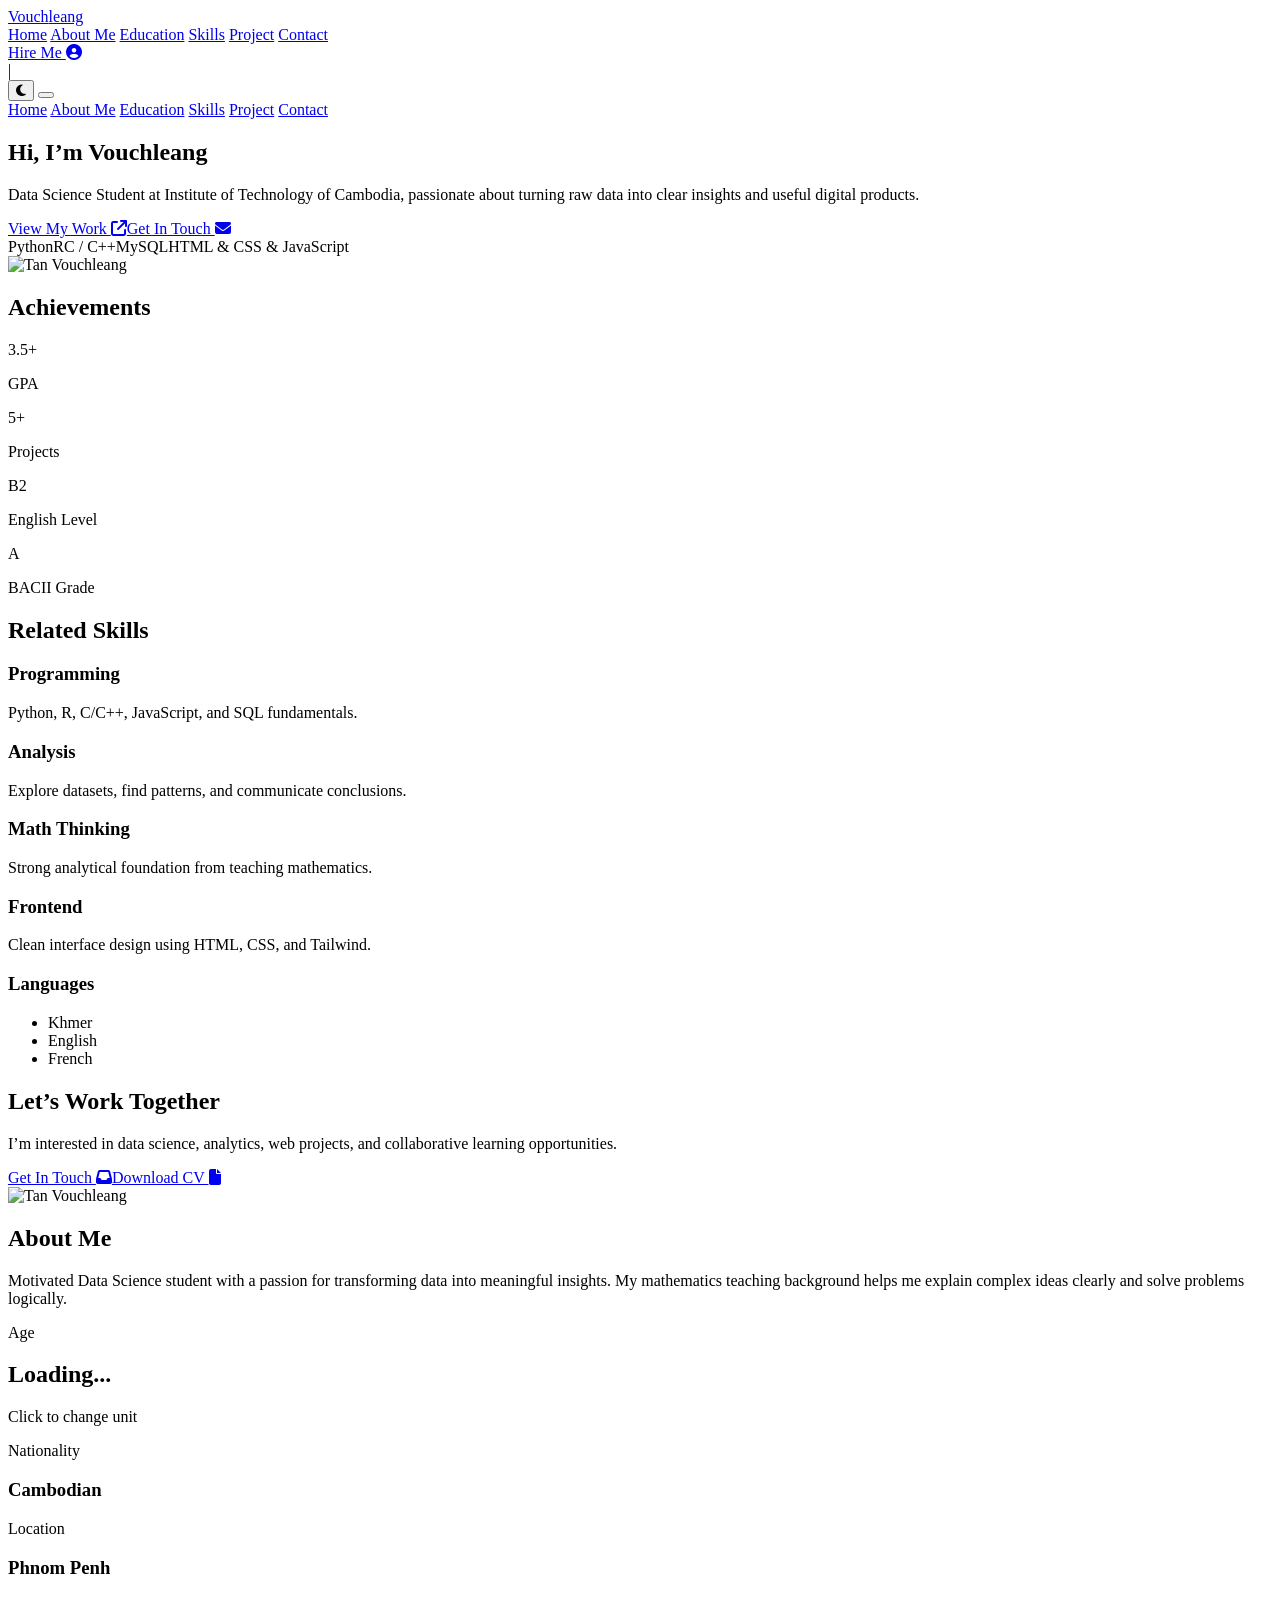
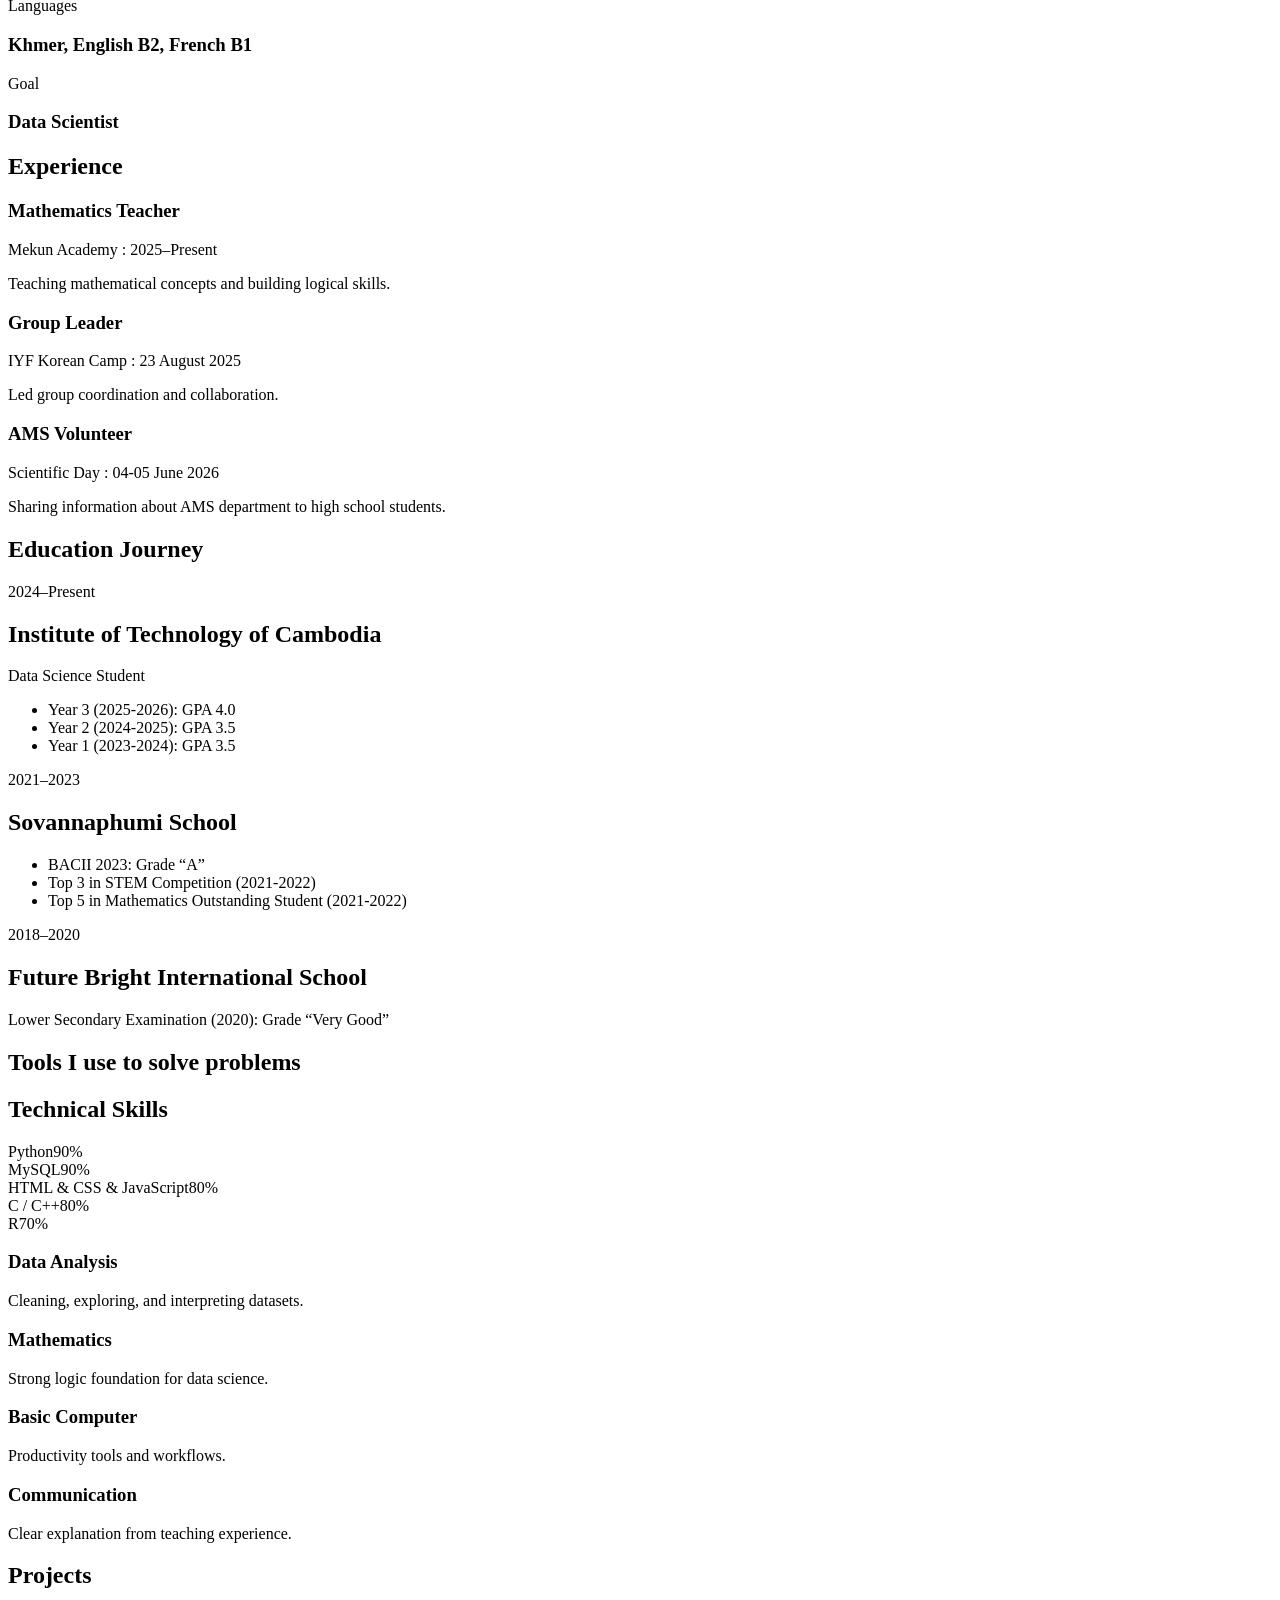
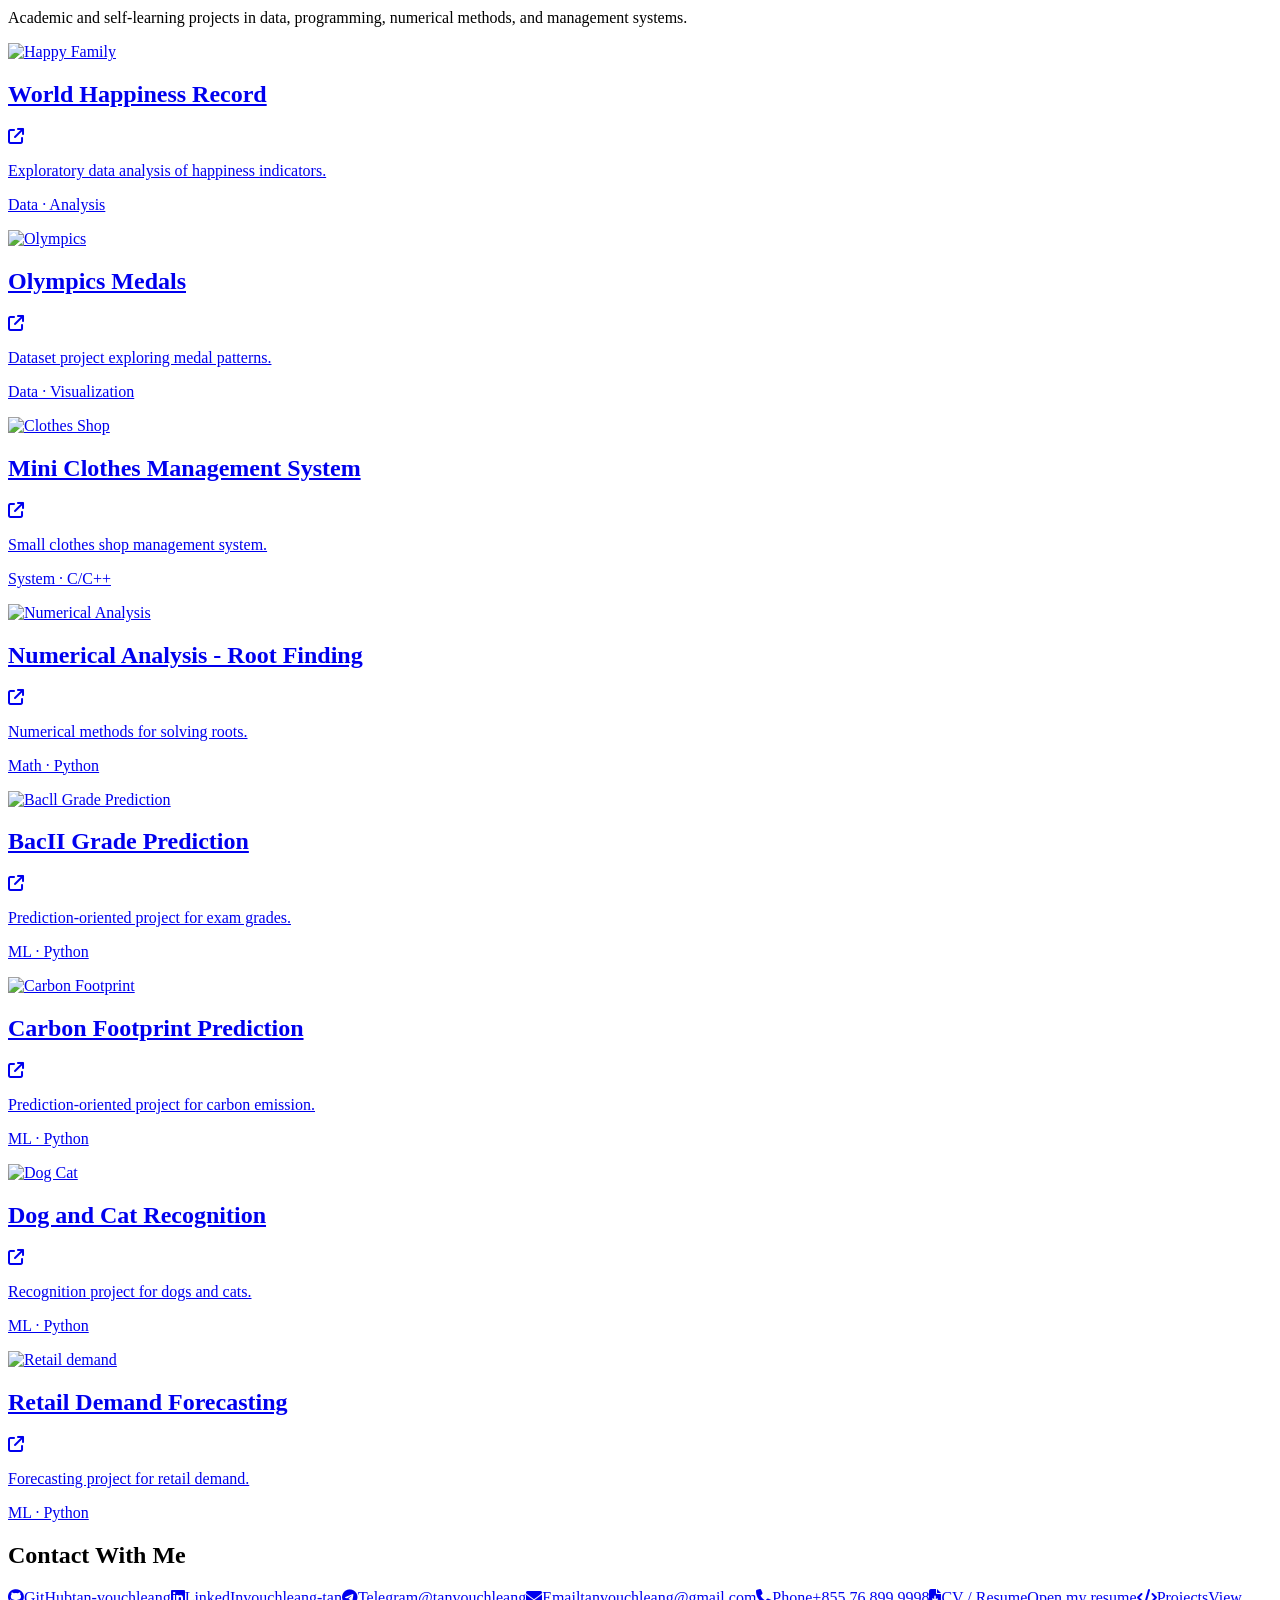
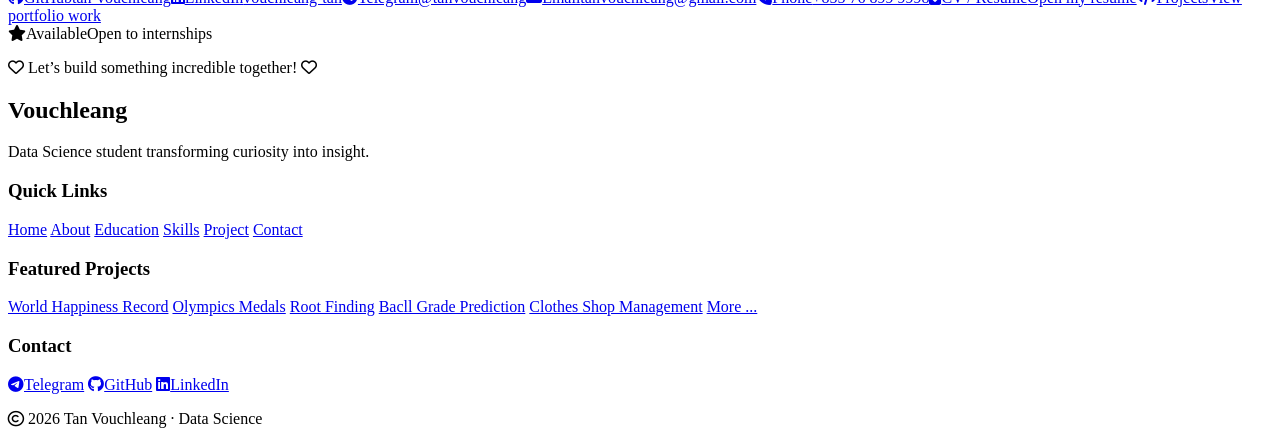
==== index.html @ 4fc17dd1 "update github name" ====
<!doctype html>
<html lang="en">

<head>
    <meta charset="UTF-8">
    <meta name="viewport" content="width=device-width,initial-scale=1">
    <title>Tan Vouchleang | Data Science Portfolio</title>
    <script src="https://cdn.tailwindcss.com"></script>
    <link rel="stylesheet" href="https://cdnjs.cloudflare.com/ajax/libs/font-awesome/6.5.2/css/all.min.css">
    <link rel="stylesheet" href="assets/css/style.css">
</head>

<body class="grid-bg">
    <div class="orb w-80 h-80 bg-pink-300"></div>
    <div class="orb w-72 h-72 bg-blue-300"></div>
    <header class="sticky top-0 z-50 glass">
        <nav class="max-w-7xl mx-auto px-5 py-4 flex items-center justify-between"><a href="#index"
                class="text-xl font-black tracking-tight">Vouch<span class="text-purple-500">leang</span></a>
            <div class="desktop-nav flex items-center gap-2 text-sm text-gray-700">
                <a href="#index" class="nav-link px-4 py-2 rounded-xl">Home</a>
                <a href="#about" class="nav-link px-4 py-2 rounded-xl">About Me</a>
                <a href="#education" class="nav-link px-4 py-2 rounded-xl">Education</a>
                <a href="#skills" class="nav-link px-4 py-2 rounded-xl">Skills</a>
                <a href="#projects" class="nav-link px-4 py-2 rounded-xl">Project</a>
                <a href="#contact" class="nav-link px-4 py-2 rounded-xl">Contact</a>
            </div>
            <div class="flex items-center gap-4">
                <a href="#contact"
                    class="hidden md:inline-flex item-center gap-3 btn-primary px-5 py-2.5 rounded-xl font-bold text-sm">
                    Hire Me <i class="fa-solid fa-circle-user relative top-0.5"></i>
                </a>
                <div class="text-gray-600 text-sm hidden md:flex items-center gap-2">
                    <span id="time"></span>
                    <span class="text-gray-400">|</span>
                    <span id="date"></span>
                </div>
                <button type="button" class="theme-toggle-btn glass" aria-label="Toggle dark mode">
                    <i class="theme-icon fa-solid fa-moon"></i>
                </button>
                <button type="button" data-menu-btn class="menu-btn glass" aria-label="Toggle menu"
                    aria-expanded="false">
                    <span></span>
                    <span></span>
                    <span></span>
                </button>
            </div>
        </nav>
        <div data-mobile-menu class="mobile-menu px-5 pb-4 text-gray-700">
            <a class="nav-link block py-2 px-3 rounded-xl" href="#index">Home</a>
            <a class="nav-link block py-2 px-3 rounded-xl" href="#about">About Me</a>
            <a class="nav-link block py-2 px-3 rounded-xl" href="#education">Education</a>
            <a class="nav-link block py-2 px-3 rounded-xl" href="#skills">Skills</a>
            <a class="nav-link block py-2 px-3 rounded-xl" href="#projects">Project</a>
            <a class="nav-link block py-2 px-3 rounded-xl" href="#contact">Contact</a>
        </div>
    </header>
    <main>
        <section class="relative min-h-[88vh] max-w-7xl mx-auto px-5 py-20 grid lg:grid-cols-2 gap-12 items-center"
            id="index">
            <div class="reveal">
                <h1 class="hero-title text-6xl md:text-7xl font-black leading-tight">Hi, I’m <span
                        class="gradient-text">Vouchleang</span></h1>
                <p class="mt-5 text-lg text-gray-600 max-w-xl">Data Science Student at Institute of Technology of
                    Cambodia, passionate about turning raw data into clear insights and useful digital products.</p>
                <div class="mt-8 flex flex-wrap gap-4"><a href="#projects"
                        class="btn-primary px-6 py-3 rounded-2xl font-bold transition">View My Work <i
                            class="fa-solid fa-arrow-up-right-from-square ml-2"></i></a><a href="#contact"
                        class="btn-ghost glass px-6 py-3 rounded-2xl font-bold transition">Get In
                        Touch <i class="fa-solid fa-envelope ml-2"></i></a></div>
                <div class="mt-8 flex flex-wrap gap-3 text-sm mono text-purple-800"><span
                        class="glass px-4 py-2 rounded-xl">Python</span><span
                        class="glass px-4 py-2 rounded-xl">R</span><span class="glass px-4 py-2 rounded-xl">C /
                        C++</span><span class="glass px-4 py-2 rounded-xl">MySQL</span><span
                        class="glass px-4 py-2 rounded-xl">HTML & CSS & JavaScript</span></div>
            </div>
            <div class="reveal relative flex justify-center">
                <div class="absolute -inset-6 bg-purple-300/30 blur-3xl rounded-full"></div>
                <div class="relative glass rounded-[2rem] p-4 shadow-2xl">
                    <img src="assets/img/profile_extract-000.png" alt="Tan Vouchleang"
                        class="w-80 h-96 object-cover rounded-[1.5rem]">
                </div>
            </div>
        </section>
        <section class="max-w-7xl mx-auto px-5 py-16">
            <div class="text-center mb-10">
                <h2 class="text-4xl font-black mt-2">Achievements</h2>
            </div>
            <div class="grid md:grid-cols-4 gap-4">
                <div class="glass rounded-3xl p-6 reveal">
                    <p class="text-3xl font-black text-purple-600">3.5+</p>
                    <p class="text-gray-500">GPA</p>
                </div>
                <div class="glass rounded-3xl p-6 reveal">
                    <p class="text-3xl font-black text-purple-600">5+</p>
                    <p class="text-gray-500">Projects</p>
                </div>
                <div class="glass rounded-3xl p-6 reveal">
                    <p class="text-3xl font-black text-purple-600">B2</p>
                    <p class="text-gray-500">English Level</p>
                </div>
                <div class="glass rounded-3xl p-6 reveal">
                    <p class="text-3xl font-black text-purple-600">A</p>
                    <p class="text-gray-500">BACII Grade</p>
                </div>
            </div>
        </section>
        <section class="max-w-7xl mx-auto px-5 py-16">
            <div class="text-center reveal">
                <h2 class="text-4xl font-black mt-2">Related Skills</h2>
            </div>
            <div class="grid md:grid-cols-5 gap-5 mt-10">
                <div class="glass card-hover rounded-3xl p-6">
                    <h3 class="font-bold text-xl">Programming</h3>
                    <p class="text-gray-500 mt-3">Python, R, C/C++, JavaScript, and SQL fundamentals.</p>
                </div>
                <div class="glass card-hover rounded-3xl p-6">
                    <h3 class="font-bold text-xl">Analysis</h3>
                    <p class="text-gray-500 mt-3">Explore datasets, find patterns, and communicate conclusions.</p>
                </div>
                <div class="glass card-hover rounded-3xl p-6">
                    <h3 class="font-bold text-xl">Math Thinking</h3>
                    <p class="text-gray-500 mt-3">Strong analytical foundation from teaching mathematics.</p>
                </div>
                <div class="glass card-hover rounded-3xl p-6">
                    <h3 class="font-bold text-xl">Frontend</h3>
                    <p class="text-gray-500 mt-3">Clean interface design using HTML, CSS, and Tailwind.</p>
                </div>
                <div class="glass card-hover rounded-3xl p-6">
                    <h3 class="font-bold text-xl">Languages</h3>
                    <ul class="text-gray-500 mt-3 list-disc ml-5 space-y-1">
                        <li>Khmer</li>
                        <li>English</li>
                        <li>French</li>
                    </ul>
                </div>
            </div>
        </section>
        <section class="mx-auto my-16 max-w-6xl px-5">
            <div class="rounded-[2rem] p-10 md:p-14 text-center"
                style="background:linear-gradient(135deg,var(--blue),var(--purple),var(--rose));">
                <h2 class="text-4xl font-black text-white">Let’s Work Together</h2>
                <p class="mt-4 text-lg text-white/90 max-w-2xl mx-auto">I’m interested in data science, analytics, web
                    projects, and collaborative learning opportunities.</p>
                <div class="mt-8 flex justify-center gap-4 flex-wrap"><a
                        class="bg-white/90 text-gray-800 px-6 py-3 rounded-xl font-bold flex items-center gap-2"
                        href="#contact">Get In
                        Touch <i class="fa-solid fa-inbox"></i></a><a
                        class="border border-white/70 text-white px-6 py-3 rounded-xl font-bold flex items-center gap-2"
                        href="assets/Tan_Vouchleang_CV.pdf">Download CV <i class="fa-solid fa-file"></i></a></div>
            </div>
        </section>
    </main>

    <!-- About me -->

    <main class="min-h-screen">
        <section class="max-w-7xl mx-auto px-5 py-20 grid lg:grid-cols-[.8fr_1.2fr] gap-10 items-center" id="about">
            <div class="reveal glass rounded-[2rem] p-4"><img src="assets/img/achievement.jpeg"
                    class="rounded-[1.5rem] w-full h-auto" alt="Tan Vouchleang"></div>
            <div class="reveal">
                <h1 class="text-5xl font-black mt-3 gradient-text">About Me</h1>
                <p class="text-gray-600 mt-6 text-lg leading-8">Motivated Data Science student with a passion for
                    transforming data into meaningful insights. My mathematics teaching background helps me explain
                    complex ideas clearly and solve problems logically.</p>
                <div class="age-counter">
                    <p class="age-label">Age</p>
                    <h2 id="ageDisplay">Loading...</h2>
                    <span class="age-hint">Click to change unit</span>
                </div>
                <div class="grid sm:grid-cols-2 gap-4 mt-8">
                    <div class="glass rounded-2xl p-5">
                        <p class="text-gray-500">Nationality</p>
                        <h3 class="font-bold text-xl">Cambodian</h3>
                    </div>
                    <div class="glass rounded-2xl p-5">
                        <p class="text-gray-500">Location</p>
                        <h3 class="font-bold text-xl">Phnom Penh</h3>
                    </div>
                    <div class="glass rounded-2xl p-5">
                        <p class="text-gray-500">Languages</p>
                        <h3 class="font-bold text-xl">Khmer, English B2, French B1</h3>
                    </div>
                    <div class="glass rounded-2xl p-5">
                        <p class="text-gray-500">Goal</p>
                        <h3 class="font-bold text-xl">Data Scientist</h3>
                    </div>
                </div>
            </div>
        </section>
        <section class="max-w-7xl mx-auto px-5 pb-20">
            <div class="glass rounded-[2rem] p-8 reveal">
                <h2 class="text-3xl font-black mb-6">Experience</h2>
                <div class="grid md:grid-cols-2 gap-6">
                    <div class="border-l-4 border-blue-400 pl-5">
                        <h3 class="text-xl font-bold">Mathematics Teacher</h3>
                        <p class="text-purple-600">Mekun Academy : 2025–Present</p>
                        <p class="text-gray-500 mt-2">Teaching mathematical concepts and building logical skills.</p>
                    </div>
                    <div class="border-l-4 border-orange-400 pl-5">
                        <h3 class="text-xl font-bold">Group Leader</h3>
                        <p class="text-purple-600">IYF Korean Camp : 23 August 2025</p>
                        <p class="text-gray-500 mt-2">Led group coordination and collaboration.</p>
                    </div>
                    <div class="border-l-4 border-red-400 pl-5">
                        <h3 class="text-xl font-bold">AMS Volunteer</h3>
                        <p class="text-purple-600">Scientific Day : 04-05 June 2026</p>
                        <p class="text-gray-500 mt-2">Sharing information about AMS department to high school students.
                        </p>
                    </div>
                </div>
            </div>
        </section>
    </main>

    <!-- Education -->
    <main class="min-h-screen">
        <section class="max-w-6xl mx-auto px-5 py-20" id="education">
            <h1 class="text-5xl font-black mt-3 gradient-text reveal">Education Journey</h1>
            <div class="mt-12 space-y-6">
                <div class="glass card-hover rounded-3xl p-7 reveal">
                    <p class="text-purple-600 font-bold">2024–Present</p>
                    <h2 class="text-2xl font-black mt-2">Institute of Technology of Cambodia</h2>
                    <p class="text-gray-600 mt-2">Data Science Student</p>
                    <ul class="text-gray-600 mt-2 list-disc list-inside space-y-1">
                        <li>Year 3 (2025-2026): GPA 4.0</li>
                        <li>Year 2 (2024-2025): GPA 3.5</li>
                        <li>Year 1 (2023-2024): GPA 3.5</li>
                    </ul>
                </div>
                <div class="glass card-hover rounded-3xl p-7 reveal">
                    <p class="text-purple-600 font-bold">2021–2023</p>
                    <h2 class="text-2xl font-black mt-2">Sovannaphumi School</h2>
                    <ul class="text-gray-600 mt-2 list-disc list-inside space-y-1">
                        <li>BACII 2023: Grade “A”</li>
                        <li>Top 3 in STEM Competition (2021-2022)</li>
                        <li>Top 5 in Mathematics Outstanding Student (2021-2022)</li>
                    </ul>
                </div>
                <div class="glass card-hover rounded-3xl p-7 reveal">
                    <p class="text-purple-600 font-bold">2018–2020</p>
                    <h2 class="text-2xl font-black mt-2">Future Bright International School</h2>
                    <p class="text-gray-600 mt-2">Lower Secondary Examination (2020): Grade “Very Good”</p>
                </div>
            </div>
        </section>
    </main>

    <!-- Skills -->

    <main class="min-h-screen">
        <section class="max-w-7xl mx-auto px-5 py-20" id="skills">
            <h1 class="text-5xl font-black mt-3 gradient-text reveal">Tools I use to solve problems</h1>
            <div class="grid lg:grid-cols-2 gap-6 mt-12">
                <div class="glass rounded-3xl p-7 reveal">
                    <h2 class="text-2xl font-black mb-6">Technical Skills</h2>
                    <div class="space-y-5">
                        <div>
                            <div class="flex justify-between"><span>Python</span><span>90%</span></div>
                            <div class="skill-bar mt-2"><span style="width:90%"></span></div>
                        </div>
                        <div>
                            <div class="flex justify-between"><span>MySQL</span><span>90%</span></div>
                            <div class="skill-bar mt-2"><span style="width:90%"></span></div>
                        </div>
                        <div>
                            <div class="flex justify-between"><span>HTML & CSS & JavaScript</span><span>80%</span></div>
                            <div class="skill-bar mt-2"><span style="width:80%"></span></div>
                        </div>
                        <div>
                            <div class="flex justify-between"><span>C / C++</span><span>80%</span></div>
                            <div class="skill-bar mt-2"><span style="width:80%"></span></div>
                        </div>
                        <div>
                            <div class="flex justify-between"><span>R</span><span>70%</span></div>
                            <div class="skill-bar mt-2"><span style="width:70%"></span></div>
                        </div>
                    </div>
                </div>
                <div class="grid sm:grid-cols-2 gap-5">
                    <div class="glass card-hover rounded-3xl p-6 reveal">
                        <h3 class="font-bold text-xl">Data Analysis</h3>
                        <p class="text-gray-500 mt-2">Cleaning, exploring, and interpreting datasets.</p>
                    </div>
                    <div class="glass card-hover rounded-3xl p-6 reveal">
                        <h3 class="font-bold text-xl">Mathematics</h3>
                        <p class="text-gray-500 mt-2">Strong logic foundation for data science.</p>
                    </div>
                    <div class="glass card-hover rounded-3xl p-6 reveal">
                        <h3 class="font-bold text-xl">Basic Computer</h3>
                        <p class="text-gray-500 mt-2">Productivity tools and workflows.</p>
                    </div>
                    <div class="glass card-hover rounded-3xl p-6 reveal">
                        <h3 class="font-bold text-xl">Communication</h3>
                        <p class="text-gray-500 mt-2">Clear explanation from teaching experience.</p>
                    </div>
                </div>
            </div>
        </section>
    </main>

    <!-- Projects -->
    <main class="min-h-screen">
        <section class="max-w-7xl mx-auto px-5 py-20" id="projects">
            <h1 class="text-5xl font-black mt-3 gradient-text reveal">Projects</h1>
            <p class="text-gray-600 mt-5 max-w-2xl reveal">Academic and self-learning projects in data, programming,
                numerical methods, and management systems.</p>
            <!-- World Happiness Record -->
            <div class="grid md:grid-cols-3 lg:grid-cols-3 gap-6 mt-12"><a data-tilt
                    href="https://github.com/tan-vouchleang/world-happiness-record" target="_blank"
                    class="project-card glass card-hover rounded-3xl overflow-hidden reveal group">
                    <div class="h-36 w-full overflow-hidden rounded-t-3xl">
                        <img src="./assets/img/happy-family.png" alt="Happy Family">
                    </div>
                    <div class="p-6 relative">
                        <div class="flex items-start justify-between gap-4">
                            <h2 class="text-xl font-black">World Happiness Record</h2><span
                                class="project-arrow text-purple-600 text-2xl"><i
                                    class="fa-solid fa-arrow-up-right-from-square"></i></span>
                        </div>
                        <p class="text-gray-500 mt-2">Exploratory data analysis of happiness indicators.</p>
                        <p class="mono text-sm text-purple-600 mt-4">Data · Analysis</p>
                    </div>
                </a>
                <!-- Olympics Medals -->
                <a data-tilt href="https://github.com/tan-vouchleang/olympic-medal" target="_blank"
                    class="project-card glass card-hover rounded-3xl overflow-hidden reveal group">
                    <div class="h-36 w-full bg-white flex items-center justify-center overflow-hidden rounded-t-3xl">
                        <img src="./assets/img/olympics.png" alt="Olympics">
                    </div>
                    <div class="p-6 relative">
                        <div class="flex items-start justify-between gap-4">
                            <h2 class="text-xl font-black">Olympics Medals</h2><span
                                class="project-arrow text-purple-600 text-2xl"><i
                                    class="fa-solid fa-arrow-up-right-from-square"></i></span>
                        </div>
                        <p class="text-gray-500 mt-2">Dataset project exploring medal patterns.</p>
                        <p class="mono text-sm text-purple-600 mt-4">Data · Visualization</p>
                    </div>
                </a>
                <!-- Clothes Shop Management -->
                <a data-tilt href="https://github.com/tan-vouchleang/small-clothes-shop-management" target="_blank"
                    class="project-card glass card-hover rounded-3xl overflow-hidden reveal group">
                    <div class="h-36 w-full flex items-center justify-center overflow-hidden">
                        <img src="./assets/img/clothes.png" alt="Clothes Shop">
                    </div>
                    <div class="p-6 relative">
                        <div class="flex items-start justify-between gap-4">
                            <h2 class="text-xl font-black">Mini Clothes Management System</h2><span
                                class="project-arrow text-purple-600 text-2xl"><i
                                    class="fa-solid fa-arrow-up-right-from-square"></i></span>
                        </div>
                        <p class="text-gray-500 mt-2">Small clothes shop management system.</p>
                        <p class="mono text-sm text-purple-600 mt-4">System · C/C++</p>
                    </div>
                </a>
                <!-- Numerical Analysis -->
                <a data-tilt href="https://github.com/tan-vouchleang/numerical-analysis-root-finding" target="_blank"
                    class="project-card glass card-hover rounded-3xl overflow-hidden reveal group">
                    <div class="h-36 w-full overflow-hidden rounded-t-3xl">
                        <img src="./assets/img/num-analysis.png" alt="Numerical Analysis">
                    </div>
                    <div class="p-6 relative">
                        <div class="flex items-start justify-between gap-4">
                            <h2 class="text-xl font-black">Numerical Analysis - Root Finding</h2><span
                                class="project-arrow text-purple-600 text-2xl"><i
                                    class="fa-solid fa-arrow-up-right-from-square"></i></span>
                        </div>
                        <p class="text-gray-500 mt-2">Numerical methods for solving roots.</p>
                        <p class="mono text-sm text-purple-600 mt-4">Math · Python</p>
                    </div>
                </a>
                <!-- Bacll Grade Calculator -->
                <a data-tilt href="https://github.com/tan-vouchleang/bacll-grade-prediction" target="_blank"
                    class="project-card glass card-hover rounded-3xl overflow-hidden reveal group">
                    <div class="h-36 w-full overflow-hidden rounded-t-3xl">
                        <img src="./assets/img/bacll.png" alt="Bacll Grade Prediction">
                    </div>
                    <div class="p-6 relative">
                        <div class="flex items-start justify-between gap-4">
                            <h2 class="text-xl font-black">BacII Grade Prediction</h2><span
                                class="project-arrow text-purple-600 text-2xl"><i
                                    class="fa-solid fa-arrow-up-right-from-square"></i></span>
                        </div>
                        <p class="text-gray-500 mt-2">Prediction-oriented project for exam grades.</p>
                        <p class="mono text-sm text-purple-600 mt-4">ML · Python</p>
                    </div>
                </a>
                <!-- Carbon Footprint Prediction -->
                <a data-tilt href="https://github.com/tan-vouchleang/Carbon-Emissions-Prediction" target="_blank"
                    class="project-card glass card-hover rounded-3xl overflow-hidden reveal group">
                    <div class="h-36 w-full overflow-hidden rounded-t-3xl">
                        <img src="./assets/img/carbon.png" alt="Carbon Footprint">
                    </div>
                    <div class="p-6 relative">
                        <div class="flex items-start justify-between gap-4">
                            <h2 class="text-xl font-black">Carbon Footprint Prediction</h2><span
                                class="project-arrow text-purple-600 text-2xl"><i
                                    class="fa-solid fa-arrow-up-right-from-square"></i></span>
                        </div>
                        <p class="text-gray-500 mt-2">Prediction-oriented project for carbon emission.</p>
                        <p class="mono text-sm text-purple-600 mt-4">ML · Python</p>
                    </div>
                </a>
                <!-- Cat or Dog -->
                <a data-tilt href="https://github.com/tan-vouchleang/Dog-Cat-recognition" target="_blank"
                    class="project-card glass card-hover rounded-3xl overflow-hidden reveal group">
                    <div class="h-36 w-full overflow-hidden rounded-t-3xl">
                        <img src="./assets/img/dog_cat.png" alt="Dog Cat">
                    </div>
                    <div class="p-6 relative">
                        <div class="flex items-start justify-between gap-4">
                            <h2 class="text-xl font-black">Dog and Cat Recognition</h2><span
                                class="project-arrow text-purple-600 text-2xl"><i
                                    class="fa-solid fa-arrow-up-right-from-square"></i></span>
                        </div>
                        <p class="text-gray-500 mt-2">Recognition project for dogs and cats.</p>
                        <p class="mono text-sm text-purple-600 mt-4">ML · Python</p>
                    </div>
                </a>
                <!-- Retail demand forcasting -->
                <a data-tilt href="https://github.com/tan-vouchleang/Retail-demand-foracasting" target="_blank"
                    class="project-card glass card-hover rounded-3xl overflow-hidden reveal group">
                    <div class="h-36 w-full overflow-hidden rounded-t-3xl">
                        <img src="./assets/img/retail-demand.png" alt="Retail demand">
                    </div>
                    <div class="p-6 relative">
                        <div class="flex items-start justify-between gap-4">
                            <h2 class="text-xl font-black">Retail Demand Forecasting</h2><span
                                class="project-arrow text-purple-600 text-2xl"><i
                                    class="fa-solid fa-arrow-up-right-from-square"></i></span>
                        </div>
                        <p class="text-gray-500 mt-2">Forecasting project for retail demand.</p>
                        <p class="mono text-sm text-purple-600 mt-4">ML · Python</p>
                    </div>
                </a>
            </div>
        </section>
    </main>

    <!-- Contact -->
    <main class="min-h-screen">
        <section class="max-w-7xl mx-auto px-5 py-20" id="contact">
            <div class="text-center reveal">
                <h1 class="text-5xl md:text-6xl font-black mt-3"><span class="gradient-text">Contact</span> With Me</h1>
                <div class="underline-glow"></div>
            </div>
            <div class="grid sm:grid-cols-2 lg:grid-cols-4 gap-6 mt-14"><a data-tilt
                    class="contact-card shine rounded-3xl p-6 min-h-40 flex gap-5 items-center reveal"
                    style="--accent:#a855f7" href="https://github.com/tan-vouchleang" target="_blank"><span
                        class="icon-box grid place-items-center w-20 h-20 rounded-2xl text-4xl"><i
                            class="fa-brands fa-github"></i></span><span><span
                            class="block text-2xl font-black">GitHub</span><span
                            class="block text-gray-500 mt-2">tan-vouchleang</span></span></a><a data-tilt
                    class="contact-card shine rounded-3xl p-6 min-h-40 flex gap-5 items-center reveal"
                    style="--accent:#0ea5e9" href="https://www.linkedin.com/in/vouchleang-tan-29a491376/"
                    target="_blank"><span class="icon-box grid place-items-center w-20 h-20 rounded-2xl text-4xl"><i
                            class="fa-brands fa-linkedin"></i></span><span><span
                            class="block text-2xl font-black">LinkedIn</span><span
                            class="block text-gray-500 mt-2">vouchleang-tan</span></span></a><a data-tilt
                    class="contact-card shine rounded-3xl p-6 min-h-40 flex gap-5 items-center reveal"
                    style="--accent:#22d3ee" href="https://t.me/tanvouchleang" target="_blank"><span
                        class="icon-box grid place-items-center w-20 h-20 rounded-2xl text-4xl"><i
                            class="fa-brands fa-telegram"></i></span><span><span
                            class="block text-2xl font-black">Telegram</span><span
                            class="block text-gray-500 mt-2">@tanvouchleang</span></span></a><a data-tilt
                    class="contact-card shine rounded-3xl p-6 min-h-40 flex gap-5 items-center reveal"
                    style="--accent:#e879f9" href="mailto:tanvouchleang@gmail.com"><span
                        class="icon-box grid place-items-center w-20 h-20 rounded-2xl text-4xl"><i
                            class="fa-solid fa-envelope"></i></span><span class="min-w-0 flex-1"><span
                            class="block text-2xl font-black">Email</span><span
                            class="block text-gray-500 mt-2 text-sm sm:text-base break-all">tanvouchleang@gmail.com</span></span></a><a
                    data-tilt class="contact-card shine rounded-3xl p-6 min-h-40 flex gap-5 items-center reveal"
                    style="--accent:#22c55e" href="tel:+855768999998"><span
                        class="icon-box grid place-items-center w-20 h-20 rounded-2xl text-4xl"><i
                            class="fa-solid fa-phone"></i></span><span><span
                            class="block text-2xl font-black">Phone</span><span class="block text-gray-500 mt-2">+855 76
                            899 9998</span></span></a><a data-tilt
                    class="contact-card shine rounded-3xl p-6 min-h-40 flex gap-5 items-center reveal"
                    style="--accent:#fb923c" href="assets/Tan_Vouchleang_CV.pdf" target="_blank"><span
                        class="icon-box grid place-items-center w-20 h-20 rounded-2xl text-4xl"><i
                            class="fa-solid fa-file-arrow-down"></i></span><span><span
                            class="block text-2xl font-black">CV / Resume</span><span
                            class="block text-gray-500 mt-2">Open my resume</span></span></a><a data-tilt
                    class="contact-card shine rounded-3xl p-6 min-h-40 flex gap-5 items-center reveal"
                    style="--accent:#6366f1" href="#projects"><span
                        class="icon-box grid place-items-center w-20 h-20 rounded-2xl text-4xl"><i
                            class="fa-solid fa-code"></i></span><span><span
                            class="block text-2xl font-black">Projects</span><span class="block text-gray-500 mt-2">View
                            portfolio work</span></span></a>
                <div data-tilt class="contact-card rounded-3xl p-6 min-h-40 flex gap-5 items-center reveal pulse-glow"
                    style="--accent:#d946ef"><span
                        class="icon-box grid place-items-center w-20 h-20 rounded-2xl text-4xl"><i
                            class="fa-solid fa-star"></i></span><span><span
                            class="block text-2xl font-black">Available</span><span
                            class="block text-gray-500 mt-2">Open to internships</span></span></div>
            </div>
            <p class="text-center text-gray-600 mt-14 text-xl reveal"><i class="fa-regular fa-heart"></i> Let’s build something incredible together! <i class="fa-regular fa-heart"></i></p>
        </section>
    </main>

    <footer class="border-t glass" style="border-radius:0;">
        <div class="max-w-7xl mx-auto px-5 py-12 grid md:grid-cols-4 gap-10">
            <div>
                <h2 class="text-xl font-black">Vouch<span class="text-purple-500">leang</span></h2>
                <p class="text-gray-500 mt-3">Data Science student transforming curiosity into insight.</p>
            </div>
            <div>
                <h3 class="font-bold mb-3">Quick Links</h3>
                <a class="block text-gray-500 hover:text-purple-600 py-1" href="#index">Home</a>
                <a class="block text-gray-500 hover:text-purple-600 py-1" href="#about">About</a>
                <a class="block text-gray-500 hover:text-purple-600 py-1" href="#education">Education</a>
                <a class="block text-gray-500 hover:text-purple-600 py-1" href="#skills">Skills</a>
                <a class="block text-gray-500 hover:text-purple-600 py-1" href="#projects">Project</a>
                <a class="block text-gray-500 hover:text-purple-600 py-1" href="#contact">Contact</a>
            </div>
            <div>
                <h3 class="font-bold mb-3">Featured Projects</h3>
                <a class="block text-gray-500 hover:text-purple-600 py-1" target="_blank"
                    href="https://github.com/tan-vouchleang/world-happiness-record">World Happiness Record</a>
                <a class="block text-gray-500 hover:text-purple-600 py-1" target="_blank"
                    href="https://github.com/tan-vouchleang/olympic-medal">Olympics Medals</a>
                <a class="block text-gray-500 hover:text-purple-600 py-1" target="_blank"
                    href="https://github.com/tan-vouchleang/numerical-analysis-root-finding">Root Finding</a>
                <a class="block text-gray-500 hover:text-purple-600 py-1" target="_blank"
                    href="https://github.com/tan-vouchleang/bacll-grade-prediction">Bacll Grade
                    Prediction</a>
                <a class="block text-gray-500 hover:text-purple-600 py-1" target="_blank"
                    href="https://github.com/tan-vouchleang/small-clothes-shop-management">Clothes Shop Management</a>
                <a class="block text-gray-500 hover:text-purple-600 py-1" href="#projects">More
                    ...</a>
            </div>
            <div>
                <h3 class="font-bold mb-3">Contact</h3>
                <a class="block text-gray-500 hover:text-purple-600 py-1" href="https://t.me/tanvouchleang"
                    target="_blank"><i class="fa-brands fa-telegram mr-2"></i>Telegram</a>
                <a class="block text-gray-500 hover:text-purple-600 py-1" href="https://github.com/tan-vouchleang"
                    target="_blank"><i class="fa-brands fa-github mr-2"></i>GitHub</a>
                <a class="block text-gray-500 hover:text-purple-600 py-1"
                    href="https://www.linkedin.com/in/vouchleang-tan-29a491376/" target="_blank"><i
                        class="fa-brands fa-linkedin mr-2"></i>LinkedIn</a>
            </div>
        </div>
        <p class="text-center text-gray-500 pb-8"><i class="fa-regular fa-copyright"></i> 2026 Tan Vouchleang · Data Science </p>
    </footer>
    <script src="assets/js/main.js"></script>
</body>

</html>
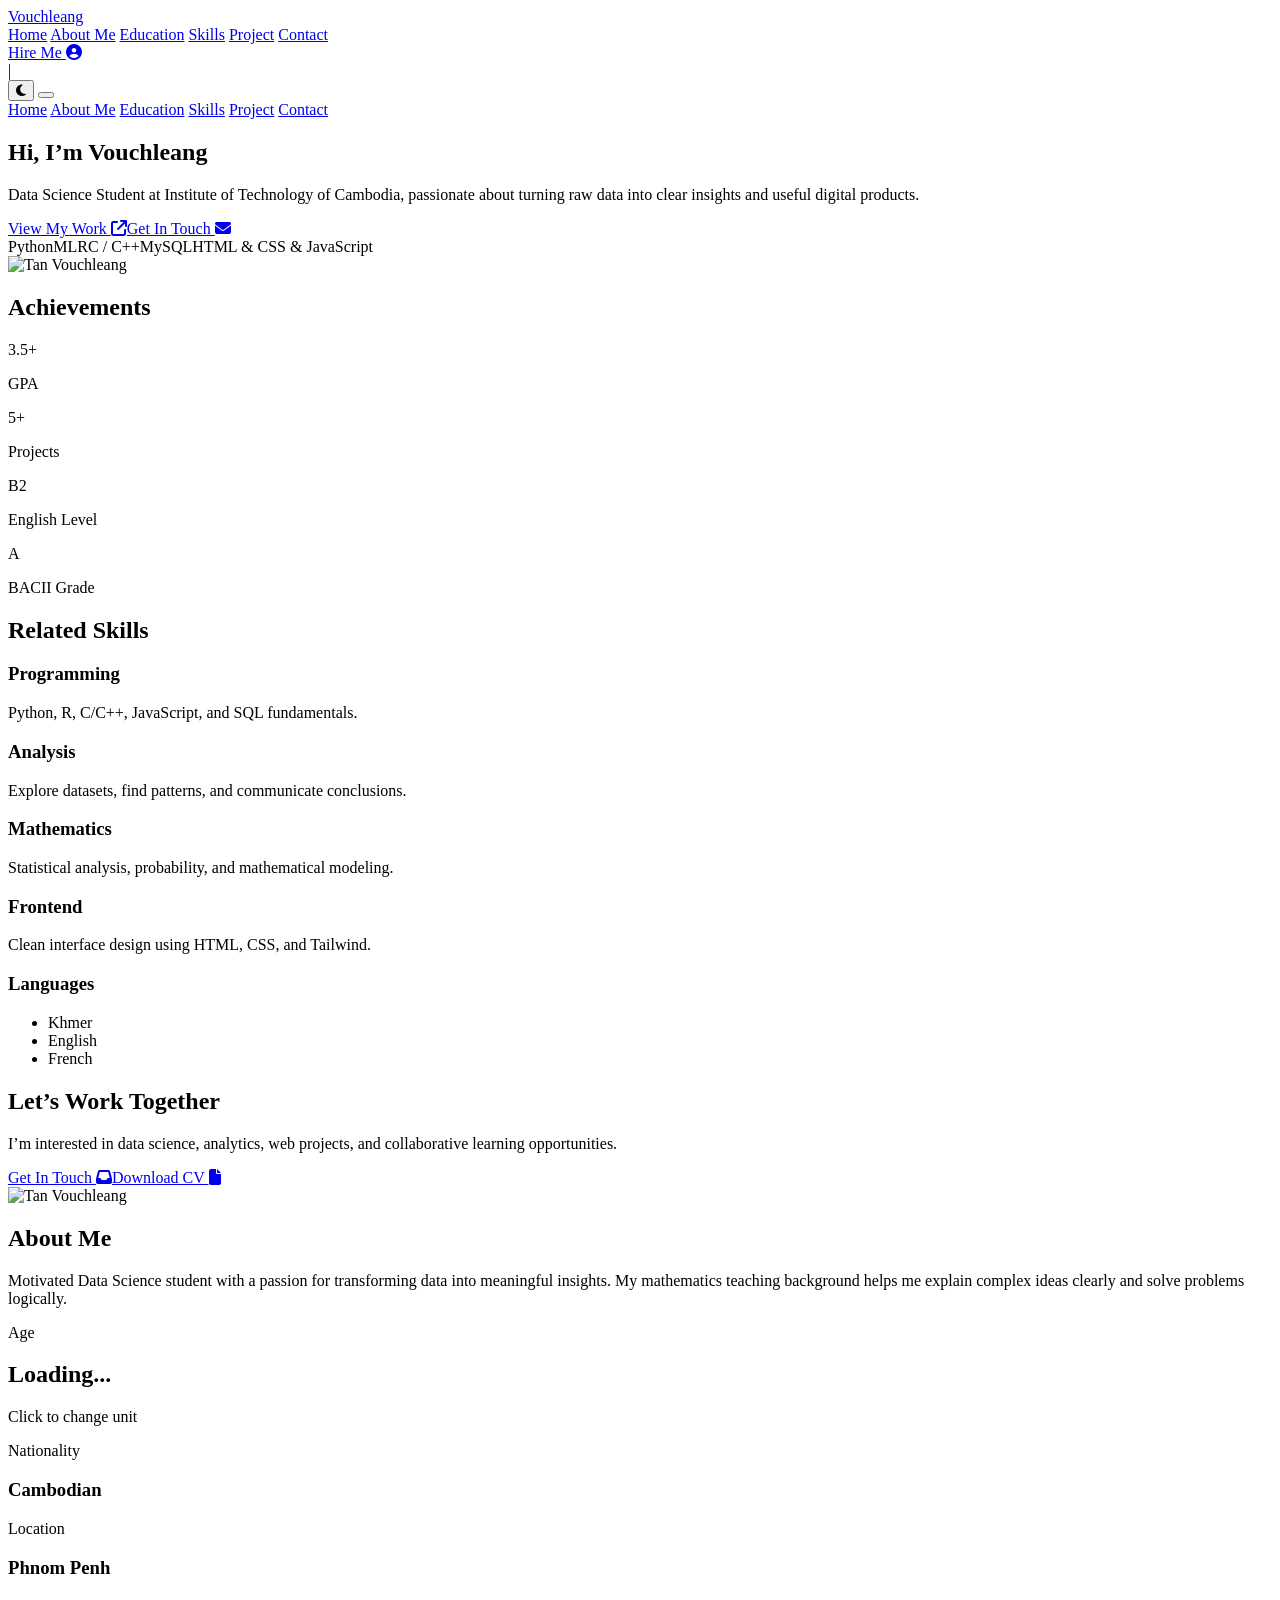
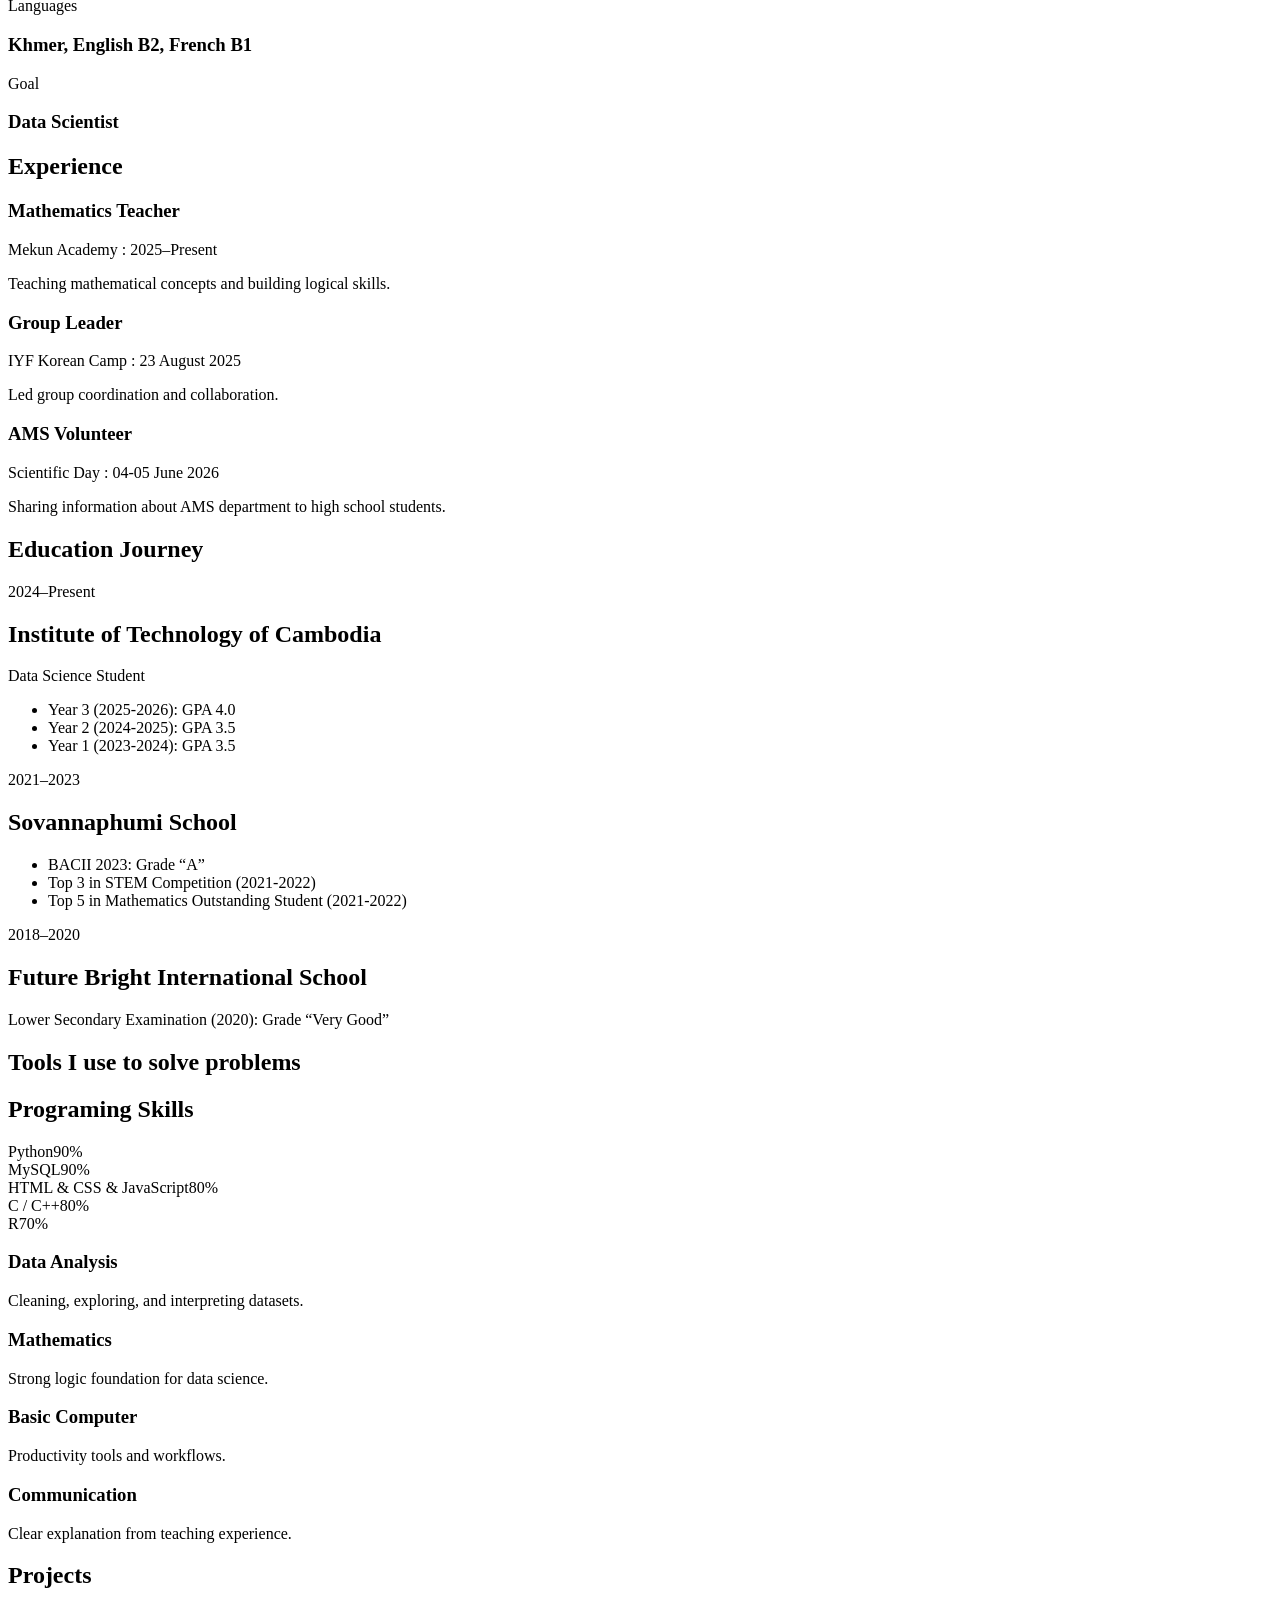
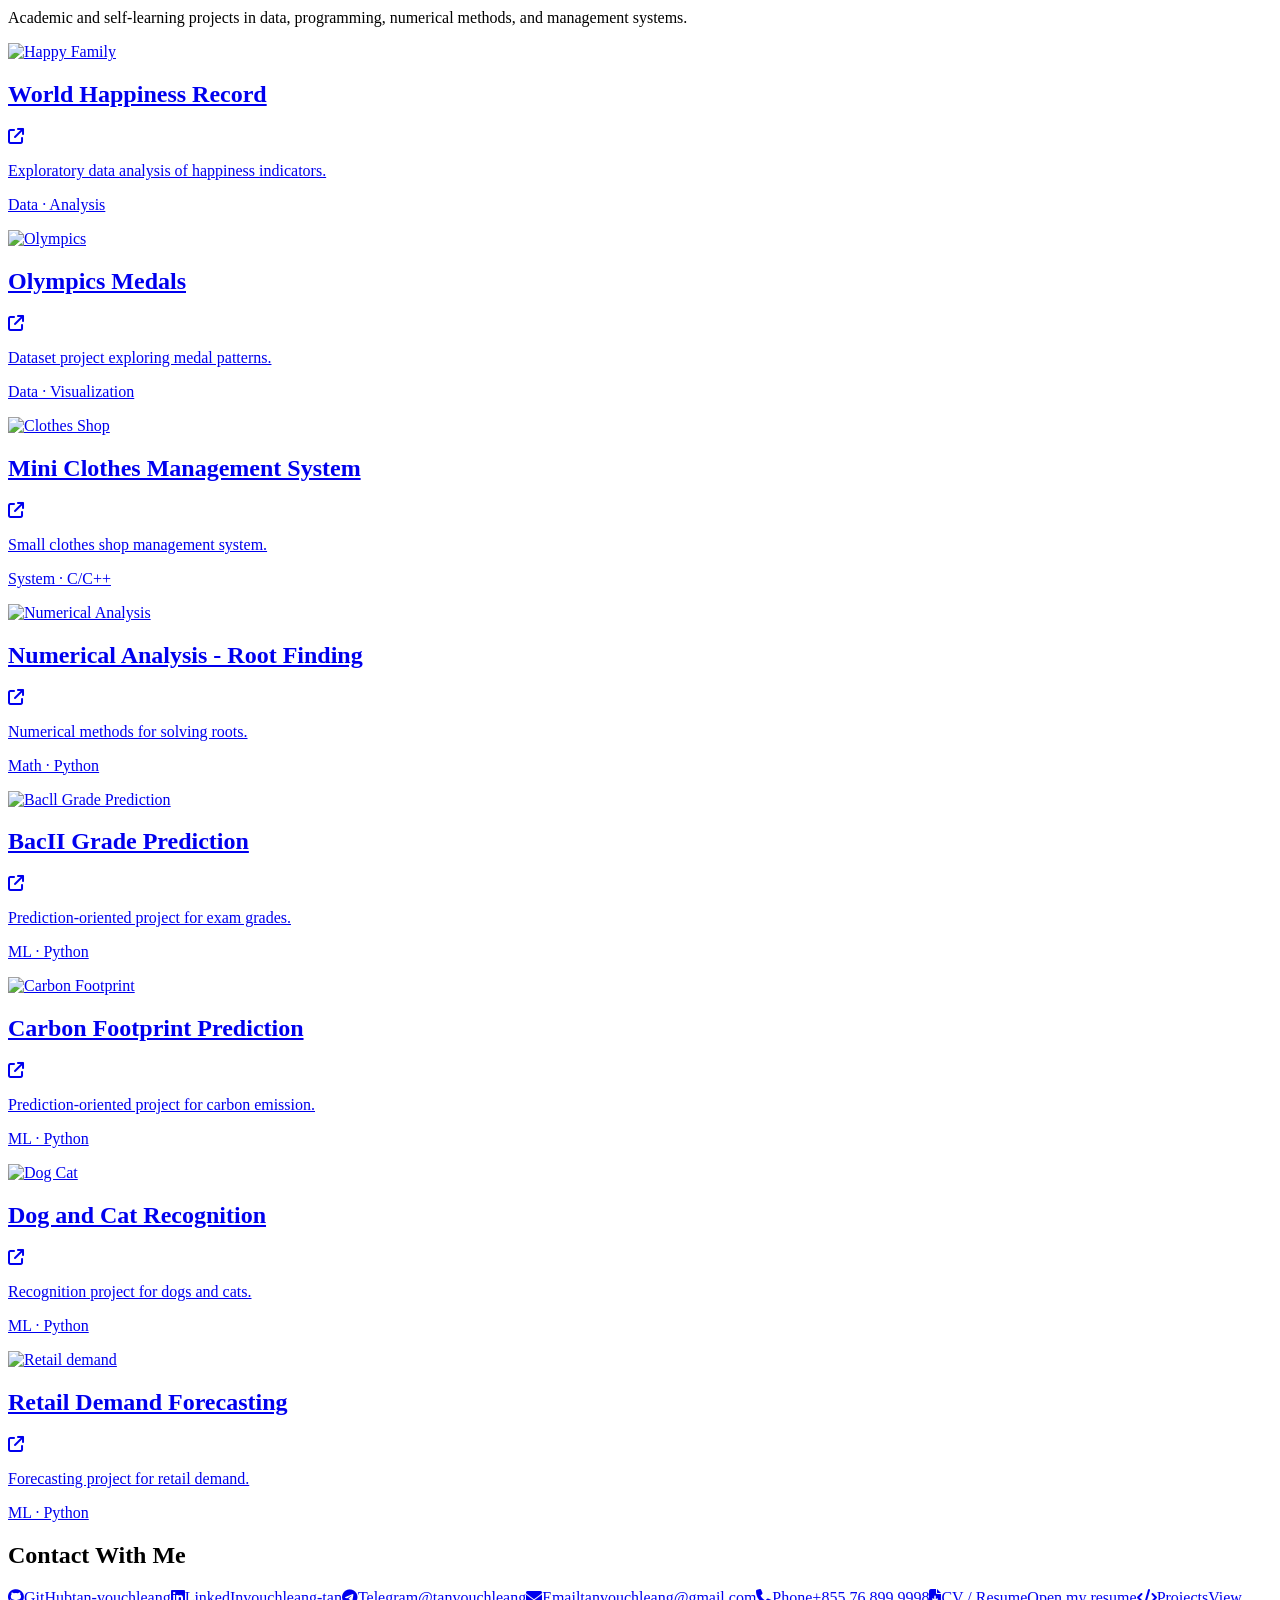
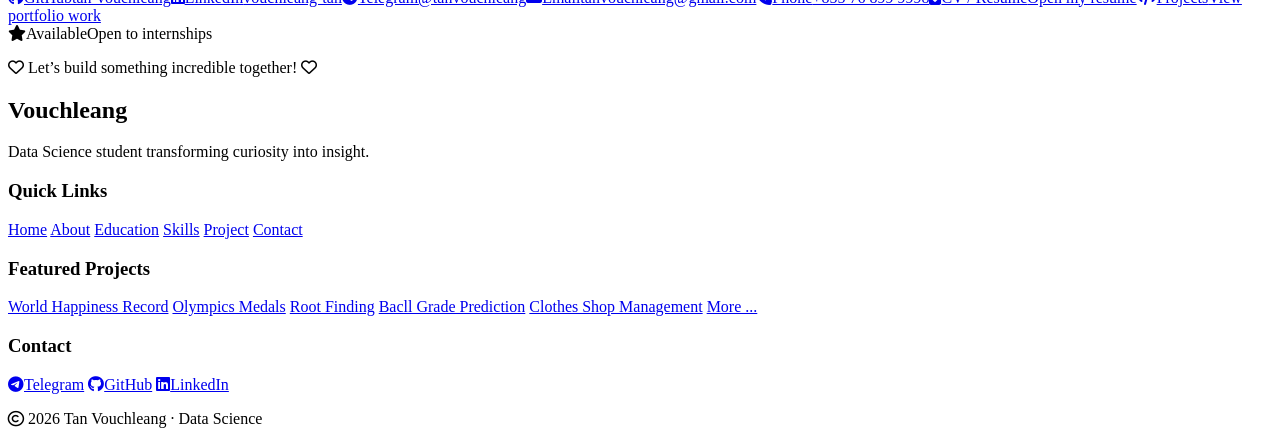
==== commit 4168c8a1: "Update portfolio" ====
--- a/index.html
+++ b/index.html
@@ -69,6 +69,7 @@
                         Touch <i class="fa-solid fa-envelope ml-2"></i></a></div>
                 <div class="mt-8 flex flex-wrap gap-3 text-sm mono text-purple-800"><span
                         class="glass px-4 py-2 rounded-xl">Python</span><span
+                        class="glass px-4 py-2 rounded-xl">ML</span><span
                         class="glass px-4 py-2 rounded-xl">R</span><span class="glass px-4 py-2 rounded-xl">C /
                         C++</span><span class="glass px-4 py-2 rounded-xl">MySQL</span><span
                         class="glass px-4 py-2 rounded-xl">HTML & CSS & JavaScript</span></div>
@@ -118,8 +119,8 @@
                     <p class="text-gray-500 mt-3">Explore datasets, find patterns, and communicate conclusions.</p>
                 </div>
                 <div class="glass card-hover rounded-3xl p-6">
-                    <h3 class="font-bold text-xl">Math Thinking</h3>
-                    <p class="text-gray-500 mt-3">Strong analytical foundation from teaching mathematics.</p>
+                    <h3 class="font-bold text-xl">Mathematics</h3>
+                    <p class="text-gray-500 mt-3">Statistical analysis, probability, and mathematical modeling.</p>
                 </div>
                 <div class="glass card-hover rounded-3xl p-6">
                     <h3 class="font-bold text-xl">Frontend</h3>
@@ -252,7 +253,7 @@
             <h1 class="text-5xl font-black mt-3 gradient-text reveal">Tools I use to solve problems</h1>
             <div class="grid lg:grid-cols-2 gap-6 mt-12">
                 <div class="glass rounded-3xl p-7 reveal">
-                    <h2 class="text-2xl font-black mb-6">Technical Skills</h2>
+                    <h2 class="text-2xl font-black mb-6">Programing Skills</h2>
                     <div class="space-y-5">
                         <div>
                             <div class="flex justify-between"><span>Python</span><span>90%</span></div>
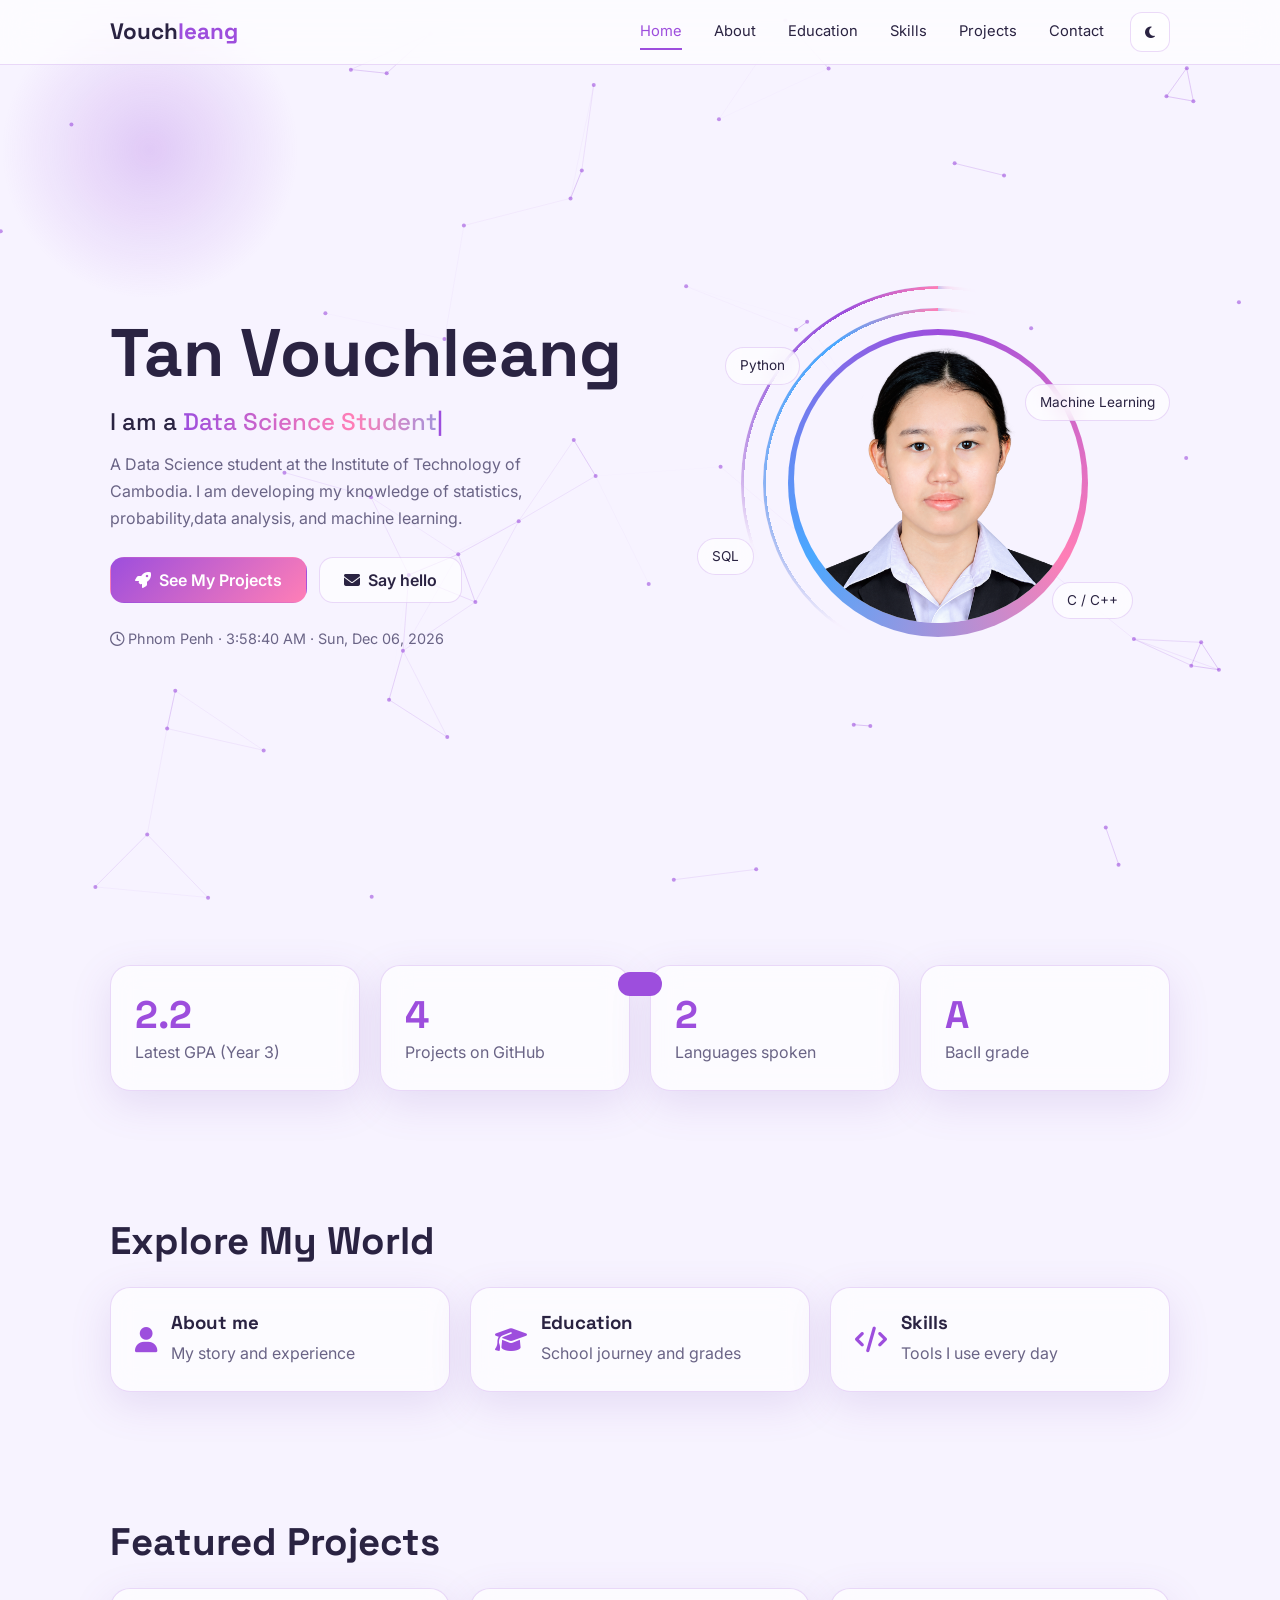
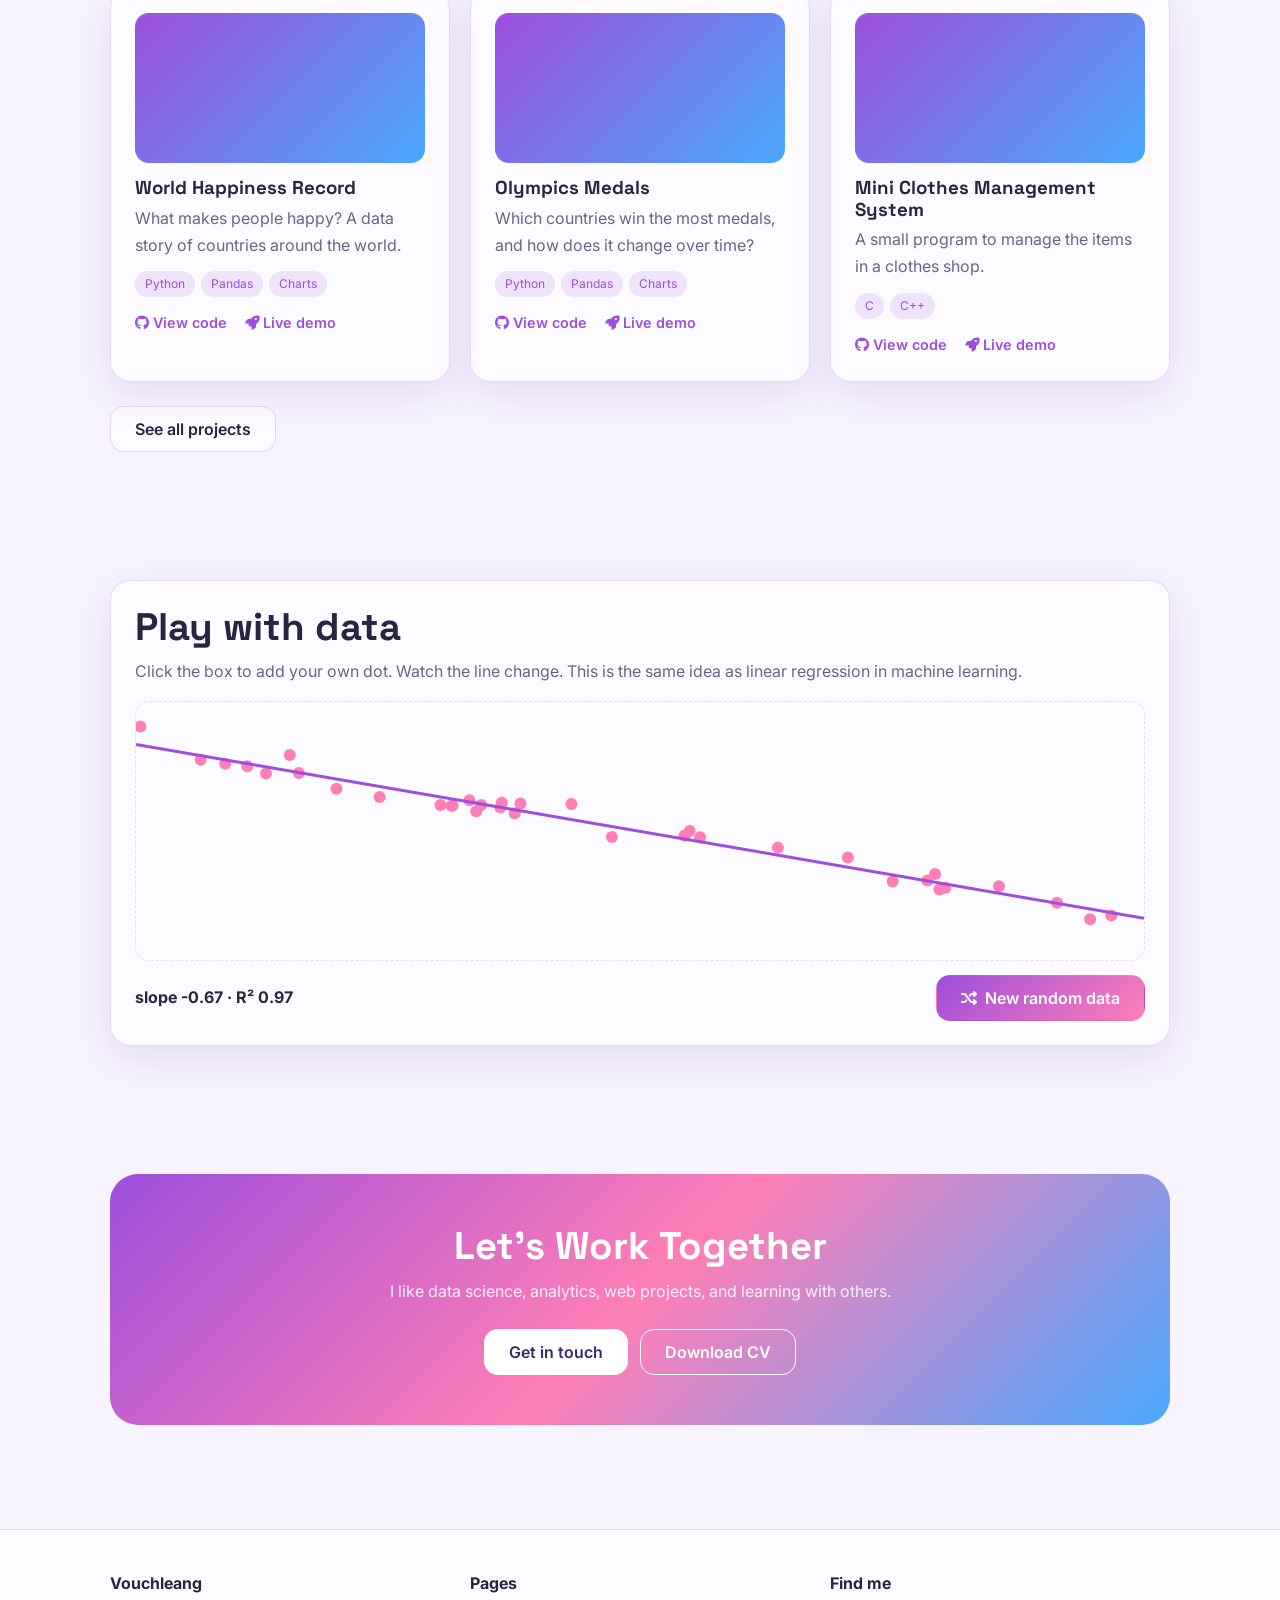
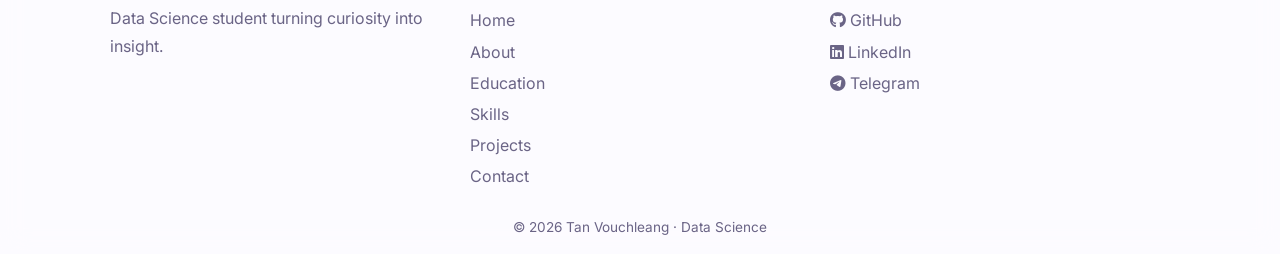
==== commit b9602114: "Replace old portfolio with new portfolio" ====
--- a/index.html
+++ b/index.html
@@ -2,548 +2,106 @@
 <html lang="en">
 
 <head>
-    <meta charset="UTF-8">
-    <meta name="viewport" content="width=device-width,initial-scale=1">
-    <title>Tan Vouchleang | Data Science Portfolio</title>
-    <script src="https://cdn.tailwindcss.com"></script>
-    <link rel="stylesheet" href="https://cdnjs.cloudflare.com/ajax/libs/font-awesome/6.5.2/css/all.min.css">
-    <link rel="stylesheet" href="assets/css/style.css">
+  <meta charset="UTF-8">
+  <meta name="viewport" content="width=device-width,initial-scale=1">
+  <title>Home | Tan Vouchleang</title>
+  <link rel="stylesheet" href="https://cdnjs.cloudflare.com/ajax/libs/font-awesome/6.5.2/css/all.min.css">
+  <link rel="stylesheet" href="assets/css/style.css">
+  <script>document.documentElement.dataset.theme = localStorage.getItem('vl-theme') || (matchMedia('(prefers-color-scheme:dark)').matches ? 'dark' : 'light')</script>
 </head>
 
-<body class="grid-bg">
-    <div class="orb w-80 h-80 bg-pink-300"></div>
-    <div class="orb w-72 h-72 bg-blue-300"></div>
-    <header class="sticky top-0 z-50 glass">
-        <nav class="max-w-7xl mx-auto px-5 py-4 flex items-center justify-between"><a href="#index"
-                class="text-xl font-black tracking-tight">Vouch<span class="text-purple-500">leang</span></a>
-            <div class="desktop-nav flex items-center gap-2 text-sm text-gray-700">
-                <a href="#index" class="nav-link px-4 py-2 rounded-xl">Home</a>
-                <a href="#about" class="nav-link px-4 py-2 rounded-xl">About Me</a>
-                <a href="#education" class="nav-link px-4 py-2 rounded-xl">Education</a>
-                <a href="#skills" class="nav-link px-4 py-2 rounded-xl">Skills</a>
-                <a href="#projects" class="nav-link px-4 py-2 rounded-xl">Project</a>
-                <a href="#contact" class="nav-link px-4 py-2 rounded-xl">Contact</a>
-            </div>
-            <div class="flex items-center gap-4">
-                <a href="#contact"
-                    class="hidden md:inline-flex item-center gap-3 btn-primary px-5 py-2.5 rounded-xl font-bold text-sm">
-                    Hire Me <i class="fa-solid fa-circle-user relative top-0.5"></i>
-                </a>
-                <div class="text-gray-600 text-sm hidden md:flex items-center gap-2">
-                    <span id="time"></span>
-                    <span class="text-gray-400">|</span>
-                    <span id="date"></span>
-                </div>
-                <button type="button" class="theme-toggle-btn glass" aria-label="Toggle dark mode">
-                    <i class="theme-icon fa-solid fa-moon"></i>
-                </button>
-                <button type="button" data-menu-btn class="menu-btn glass" aria-label="Toggle menu"
-                    aria-expanded="false">
-                    <span></span>
-                    <span></span>
-                    <span></span>
-                </button>
-            </div>
-        </nav>
-        <div data-mobile-menu class="mobile-menu px-5 pb-4 text-gray-700">
-            <a class="nav-link block py-2 px-3 rounded-xl" href="#index">Home</a>
-            <a class="nav-link block py-2 px-3 rounded-xl" href="#about">About Me</a>
-            <a class="nav-link block py-2 px-3 rounded-xl" href="#education">Education</a>
-            <a class="nav-link block py-2 px-3 rounded-xl" href="#skills">Skills</a>
-            <a class="nav-link block py-2 px-3 rounded-xl" href="#projects">Project</a>
-            <a class="nav-link block py-2 px-3 rounded-xl" href="#contact">Contact</a>
+<body>
+  <canvas id="bg"></canvas>
+
+  <main class="wrap">
+    <section class="hero">
+      <div>
+        <h1>Tan Vouchleang</h1>
+        <p class="typed">I am a <span class="grad" id="typing"></span><span class="cursor">|</span></p>
+        <p style="max-width:480px">A Data Science student at the Institute of Technology of Cambodia. I am developing my
+          knowledge of statistics, probability,data analysis, and machine learning.</p>
+        <div class="btns">
+          <a class="btn" href="projects.html"><i class="fa-solid fa-rocket"></i> See My Projects</a>
+          <a class="btn ghost" href="contact.html"><i class="fa-solid fa-envelope"></i> Say hello</a>
         </div>
-    </header>
-    <main>
-        <section class="relative min-h-[88vh] max-w-7xl mx-auto px-5 py-20 grid lg:grid-cols-2 gap-12 items-center"
-            id="index">
-            <div class="reveal">
-                <h1 class="hero-title text-6xl md:text-7xl font-black leading-tight">Hi, I’m <span
-                        class="gradient-text">Vouchleang</span></h1>
-                <p class="mt-5 text-lg text-gray-600 max-w-xl">Data Science Student at Institute of Technology of
-                    Cambodia, passionate about turning raw data into clear insights and useful digital products.</p>
-                <div class="mt-8 flex flex-wrap gap-4"><a href="#projects"
-                        class="btn-primary px-6 py-3 rounded-2xl font-bold transition">View My Work <i
-                            class="fa-solid fa-arrow-up-right-from-square ml-2"></i></a><a href="#contact"
-                        class="btn-ghost glass px-6 py-3 rounded-2xl font-bold transition">Get In
-                        Touch <i class="fa-solid fa-envelope ml-2"></i></a></div>
-                <div class="mt-8 flex flex-wrap gap-3 text-sm mono text-purple-800"><span
-                        class="glass px-4 py-2 rounded-xl">Python</span><span
-                        class="glass px-4 py-2 rounded-xl">ML</span><span
-                        class="glass px-4 py-2 rounded-xl">R</span><span class="glass px-4 py-2 rounded-xl">C /
-                        C++</span><span class="glass px-4 py-2 rounded-xl">MySQL</span><span
-                        class="glass px-4 py-2 rounded-xl">HTML & CSS & JavaScript</span></div>
-            </div>
-            <div class="reveal relative flex justify-center">
-                <div class="absolute -inset-6 bg-purple-300/30 blur-3xl rounded-full"></div>
-                <div class="relative glass rounded-[2rem] p-4 shadow-2xl">
-                    <img src="assets/img/profile_extract-000.png" alt="Tan Vouchleang"
-                        class="w-80 h-96 object-cover rounded-[1.5rem]">
-                </div>
-            </div>
-        </section>
-        <section class="max-w-7xl mx-auto px-5 py-16">
-            <div class="text-center mb-10">
-                <h2 class="text-4xl font-black mt-2">Achievements</h2>
-            </div>
-            <div class="grid md:grid-cols-4 gap-4">
-                <div class="glass rounded-3xl p-6 reveal">
-                    <p class="text-3xl font-black text-purple-600">3.5+</p>
-                    <p class="text-gray-500">GPA</p>
-                </div>
-                <div class="glass rounded-3xl p-6 reveal">
-                    <p class="text-3xl font-black text-purple-600">5+</p>
-                    <p class="text-gray-500">Projects</p>
-                </div>
-                <div class="glass rounded-3xl p-6 reveal">
-                    <p class="text-3xl font-black text-purple-600">B2</p>
-                    <p class="text-gray-500">English Level</p>
-                </div>
-                <div class="glass rounded-3xl p-6 reveal">
-                    <p class="text-3xl font-black text-purple-600">A</p>
-                    <p class="text-gray-500">BACII Grade</p>
-                </div>
-            </div>
-        </section>
-        <section class="max-w-7xl mx-auto px-5 py-16">
-            <div class="text-center reveal">
-                <h2 class="text-4xl font-black mt-2">Related Skills</h2>
-            </div>
-            <div class="grid md:grid-cols-5 gap-5 mt-10">
-                <div class="glass card-hover rounded-3xl p-6">
-                    <h3 class="font-bold text-xl">Programming</h3>
-                    <p class="text-gray-500 mt-3">Python, R, C/C++, JavaScript, and SQL fundamentals.</p>
-                </div>
-                <div class="glass card-hover rounded-3xl p-6">
-                    <h3 class="font-bold text-xl">Analysis</h3>
-                    <p class="text-gray-500 mt-3">Explore datasets, find patterns, and communicate conclusions.</p>
-                </div>
-                <div class="glass card-hover rounded-3xl p-6">
-                    <h3 class="font-bold text-xl">Mathematics</h3>
-                    <p class="text-gray-500 mt-3">Statistical analysis, probability, and mathematical modeling.</p>
-                </div>
-                <div class="glass card-hover rounded-3xl p-6">
-                    <h3 class="font-bold text-xl">Frontend</h3>
-                    <p class="text-gray-500 mt-3">Clean interface design using HTML, CSS, and Tailwind.</p>
-                </div>
-                <div class="glass card-hover rounded-3xl p-6">
-                    <h3 class="font-bold text-xl">Languages</h3>
-                    <ul class="text-gray-500 mt-3 list-disc ml-5 space-y-1">
-                        <li>Khmer</li>
-                        <li>English</li>
-                        <li>French</li>
-                    </ul>
-                </div>
-            </div>
-        </section>
-        <section class="mx-auto my-16 max-w-6xl px-5">
-            <div class="rounded-[2rem] p-10 md:p-14 text-center"
-                style="background:linear-gradient(135deg,var(--blue),var(--purple),var(--rose));">
-                <h2 class="text-4xl font-black text-white">Let’s Work Together</h2>
-                <p class="mt-4 text-lg text-white/90 max-w-2xl mx-auto">I’m interested in data science, analytics, web
-                    projects, and collaborative learning opportunities.</p>
-                <div class="mt-8 flex justify-center gap-4 flex-wrap"><a
-                        class="bg-white/90 text-gray-800 px-6 py-3 rounded-xl font-bold flex items-center gap-2"
-                        href="#contact">Get In
-                        Touch <i class="fa-solid fa-inbox"></i></a><a
-                        class="border border-white/70 text-white px-6 py-3 rounded-xl font-bold flex items-center gap-2"
-                        href="assets/Tan_Vouchleang_CV.pdf">Download CV <i class="fa-solid fa-file"></i></a></div>
-            </div>
-        </section>
-    </main>
+        <p class="clock"><i class="fa-regular fa-clock"></i> Phnom Penh · <span id="time"></span> · <span
+            id="date"></span></p>
+      </div>
+      <div class="photo">
+        <span class="orbit"></span><span class="orbit two"></span>
+        <div class="ring"><img src="assets/img/profile.png" alt="Tan Vouchleang"></div>
+        <span class="fl" style="top:6%;left:4%">Python</span>
+        <span class="fl" style="top:18%;right:0;animation-delay:-1s">Machine Learning</span>
+        <span class="fl" style="bottom:20%;left:-2%;animation-delay:-2s">SQL</span>
+        <span class="fl" style="bottom:6%;right:8%;animation-delay:-3s">C / C++</span>
+      </div>
+    </section>
 
-    <!-- About me -->
+    <section>
+      <div class="grid">
+        <div class="card stat reveal"><b data-to="4" data-dec="1">0</b><span>Latest GPA (Year 3)</span></div>
+        <div class="card stat reveal"><b data-to="8">0</b><span>Projects on GitHub</span></div>
+        <div class="card stat reveal"><b data-to="3">0</b><span>Languages spoken</span></div>
+        <div class="card stat reveal"><b>A</b><span>BacII grade</span></div>
+      </div>
+    </section>
 
-    <main class="min-h-screen">
-        <section class="max-w-7xl mx-auto px-5 py-20 grid lg:grid-cols-[.8fr_1.2fr] gap-10 items-center" id="about">
-            <div class="reveal glass rounded-[2rem] p-4"><img src="assets/img/achievement.jpeg"
-                    class="rounded-[1.5rem] w-full h-auto" alt="Tan Vouchleang"></div>
-            <div class="reveal">
-                <h1 class="text-5xl font-black mt-3 gradient-text">About Me</h1>
-                <p class="text-gray-600 mt-6 text-lg leading-8">Motivated Data Science student with a passion for
-                    transforming data into meaningful insights. My mathematics teaching background helps me explain
-                    complex ideas clearly and solve problems logically.</p>
-                <div class="age-counter">
-                    <p class="age-label">Age</p>
-                    <h2 id="ageDisplay">Loading...</h2>
-                    <span class="age-hint">Click to change unit</span>
-                </div>
-                <div class="grid sm:grid-cols-2 gap-4 mt-8">
-                    <div class="glass rounded-2xl p-5">
-                        <p class="text-gray-500">Nationality</p>
-                        <h3 class="font-bold text-xl">Cambodian</h3>
-                    </div>
-                    <div class="glass rounded-2xl p-5">
-                        <p class="text-gray-500">Location</p>
-                        <h3 class="font-bold text-xl">Phnom Penh</h3>
-                    </div>
-                    <div class="glass rounded-2xl p-5">
-                        <p class="text-gray-500">Languages</p>
-                        <h3 class="font-bold text-xl">Khmer, English B2, French B1</h3>
-                    </div>
-                    <div class="glass rounded-2xl p-5">
-                        <p class="text-gray-500">Goal</p>
-                        <h3 class="font-bold text-xl">Data Scientist</h3>
-                    </div>
-                </div>
-            </div>
-        </section>
-        <section class="max-w-7xl mx-auto px-5 pb-20">
-            <div class="glass rounded-[2rem] p-8 reveal">
-                <h2 class="text-3xl font-black mb-6">Experience</h2>
-                <div class="grid md:grid-cols-2 gap-6">
-                    <div class="border-l-4 border-blue-400 pl-5">
-                        <h3 class="text-xl font-bold">Mathematics Teacher</h3>
-                        <p class="text-purple-600">Mekun Academy : 2025–Present</p>
-                        <p class="text-gray-500 mt-2">Teaching mathematical concepts and building logical skills.</p>
-                    </div>
-                    <div class="border-l-4 border-orange-400 pl-5">
-                        <h3 class="text-xl font-bold">Group Leader</h3>
-                        <p class="text-purple-600">IYF Korean Camp : 23 August 2025</p>
-                        <p class="text-gray-500 mt-2">Led group coordination and collaboration.</p>
-                    </div>
-                    <div class="border-l-4 border-red-400 pl-5">
-                        <h3 class="text-xl font-bold">AMS Volunteer</h3>
-                        <p class="text-purple-600">Scientific Day : 04-05 June 2026</p>
-                        <p class="text-gray-500 mt-2">Sharing information about AMS department to high school students.
-                        </p>
-                    </div>
-                </div>
-            </div>
-        </section>
-    </main>
+    <section>
+      <h2 class="reveal">Explore My World</h2>
+      <div class="grid">
+        <a href="about.html" class="card lift go reveal"><i class="fa-solid fa-user"></i>
+          <div>
+            <h3>About me</h3>
+            <p>My story and experience</p>
+          </div>
+        </a>
+        <a href="education.html" class="card lift go reveal"><i class="fa-solid fa-graduation-cap"></i>
+          <div>
+            <h3>Education</h3>
+            <p>School journey and grades</p>
+          </div>
+        </a>
+        <a href="skills.html" class="card lift go reveal"><i class="fa-solid fa-code"></i>
+          <div>
+            <h3>Skills</h3>
+            <p>Tools I use every day</p>
+          </div>
+        </a>
+      </div>
+    </section>
 
-    <!-- Education -->
-    <main class="min-h-screen">
-        <section class="max-w-6xl mx-auto px-5 py-20" id="education">
-            <h1 class="text-5xl font-black mt-3 gradient-text reveal">Education Journey</h1>
-            <div class="mt-12 space-y-6">
-                <div class="glass card-hover rounded-3xl p-7 reveal">
-                    <p class="text-purple-600 font-bold">2024–Present</p>
-                    <h2 class="text-2xl font-black mt-2">Institute of Technology of Cambodia</h2>
-                    <p class="text-gray-600 mt-2">Data Science Student</p>
-                    <ul class="text-gray-600 mt-2 list-disc list-inside space-y-1">
-                        <li>Year 3 (2025-2026): GPA 4.0</li>
-                        <li>Year 2 (2024-2025): GPA 3.5</li>
-                        <li>Year 1 (2023-2024): GPA 3.5</li>
-                    </ul>
-                </div>
-                <div class="glass card-hover rounded-3xl p-7 reveal">
-                    <p class="text-purple-600 font-bold">2021–2023</p>
-                    <h2 class="text-2xl font-black mt-2">Sovannaphumi School</h2>
-                    <ul class="text-gray-600 mt-2 list-disc list-inside space-y-1">
-                        <li>BACII 2023: Grade “A”</li>
-                        <li>Top 3 in STEM Competition (2021-2022)</li>
-                        <li>Top 5 in Mathematics Outstanding Student (2021-2022)</li>
-                    </ul>
-                </div>
-                <div class="glass card-hover rounded-3xl p-7 reveal">
-                    <p class="text-purple-600 font-bold">2018–2020</p>
-                    <h2 class="text-2xl font-black mt-2">Future Bright International School</h2>
-                    <p class="text-gray-600 mt-2">Lower Secondary Examination (2020): Grade “Very Good”</p>
-                </div>
-            </div>
-        </section>
-    </main>
+    <section>
+      <h2 class="reveal">Featured Projects</h2>
+      <div class="grid" id="featured"></div>
+      <div class="btns"><a class="btn ghost" href="projects.html">See all projects</a></div>
+    </section>
 
-    <!-- Skills -->
+    <section>
+      <div class="card reveal">
+        <h2 style="margin-bottom:8px">Play with data</h2>
+        <p style="margin-bottom:16px">Click the box to add your own dot. Watch the line change. This is the same idea as
+          linear regression in machine learning.</p>
+        <canvas id="plot"></canvas>
+        <div class="plot-bar">
+          <b id="plotInfo"></b>
+          <button class="btn" id="again"><i class="fa-solid fa-shuffle"></i> New random data</button>
+        </div>
+      </div>
+    </section>
 
-    <main class="min-h-screen">
-        <section class="max-w-7xl mx-auto px-5 py-20" id="skills">
-            <h1 class="text-5xl font-black mt-3 gradient-text reveal">Tools I use to solve problems</h1>
-            <div class="grid lg:grid-cols-2 gap-6 mt-12">
-                <div class="glass rounded-3xl p-7 reveal">
-                    <h2 class="text-2xl font-black mb-6">Programing Skills</h2>
-                    <div class="space-y-5">
-                        <div>
-                            <div class="flex justify-between"><span>Python</span><span>90%</span></div>
-                            <div class="skill-bar mt-2"><span style="width:90%"></span></div>
-                        </div>
-                        <div>
-                            <div class="flex justify-between"><span>MySQL</span><span>90%</span></div>
-                            <div class="skill-bar mt-2"><span style="width:90%"></span></div>
-                        </div>
-                        <div>
-                            <div class="flex justify-between"><span>HTML & CSS & JavaScript</span><span>80%</span></div>
-                            <div class="skill-bar mt-2"><span style="width:80%"></span></div>
-                        </div>
-                        <div>
-                            <div class="flex justify-between"><span>C / C++</span><span>80%</span></div>
-                            <div class="skill-bar mt-2"><span style="width:80%"></span></div>
-                        </div>
-                        <div>
-                            <div class="flex justify-between"><span>R</span><span>70%</span></div>
-                            <div class="skill-bar mt-2"><span style="width:70%"></span></div>
-                        </div>
-                    </div>
-                </div>
-                <div class="grid sm:grid-cols-2 gap-5">
-                    <div class="glass card-hover rounded-3xl p-6 reveal">
-                        <h3 class="font-bold text-xl">Data Analysis</h3>
-                        <p class="text-gray-500 mt-2">Cleaning, exploring, and interpreting datasets.</p>
-                    </div>
-                    <div class="glass card-hover rounded-3xl p-6 reveal">
-                        <h3 class="font-bold text-xl">Mathematics</h3>
-                        <p class="text-gray-500 mt-2">Strong logic foundation for data science.</p>
-                    </div>
-                    <div class="glass card-hover rounded-3xl p-6 reveal">
-                        <h3 class="font-bold text-xl">Basic Computer</h3>
-                        <p class="text-gray-500 mt-2">Productivity tools and workflows.</p>
-                    </div>
-                    <div class="glass card-hover rounded-3xl p-6 reveal">
-                        <h3 class="font-bold text-xl">Communication</h3>
-                        <p class="text-gray-500 mt-2">Clear explanation from teaching experience.</p>
-                    </div>
-                </div>
-            </div>
-        </section>
-    </main>
+    <section>
+      <div class="cta reveal">
+        <h2 style="margin-bottom:0">Let’s Work Together</h2>
+        <p>I like data science, analytics, web projects, and learning with others.</p>
+        <div class="btns">
+          <a class="btn" href="contact.html">Get in touch</a>
+          <a class="btn ghost" href="assets/Tan_Vouchleang_CV.pdf" target="_blank">Download CV</a>
+        </div>
+      </div>
+    </section>
 
-    <!-- Projects -->
-    <main class="min-h-screen">
-        <section class="max-w-7xl mx-auto px-5 py-20" id="projects">
-            <h1 class="text-5xl font-black mt-3 gradient-text reveal">Projects</h1>
-            <p class="text-gray-600 mt-5 max-w-2xl reveal">Academic and self-learning projects in data, programming,
-                numerical methods, and management systems.</p>
-            <!-- World Happiness Record -->
-            <div class="grid md:grid-cols-3 lg:grid-cols-3 gap-6 mt-12"><a data-tilt
-                    href="https://github.com/tan-vouchleang/world-happiness-record" target="_blank"
-                    class="project-card glass card-hover rounded-3xl overflow-hidden reveal group">
-                    <div class="h-36 w-full overflow-hidden rounded-t-3xl">
-                        <img src="./assets/img/happy-family.png" alt="Happy Family">
-                    </div>
-                    <div class="p-6 relative">
-                        <div class="flex items-start justify-between gap-4">
-                            <h2 class="text-xl font-black">World Happiness Record</h2><span
-                                class="project-arrow text-purple-600 text-2xl"><i
-                                    class="fa-solid fa-arrow-up-right-from-square"></i></span>
-                        </div>
-                        <p class="text-gray-500 mt-2">Exploratory data analysis of happiness indicators.</p>
-                        <p class="mono text-sm text-purple-600 mt-4">Data · Analysis</p>
-                    </div>
-                </a>
-                <!-- Olympics Medals -->
-                <a data-tilt href="https://github.com/tan-vouchleang/olympic-medal" target="_blank"
-                    class="project-card glass card-hover rounded-3xl overflow-hidden reveal group">
-                    <div class="h-36 w-full bg-white flex items-center justify-center overflow-hidden rounded-t-3xl">
-                        <img src="./assets/img/olympics.png" alt="Olympics">
-                    </div>
-                    <div class="p-6 relative">
-                        <div class="flex items-start justify-between gap-4">
-                            <h2 class="text-xl font-black">Olympics Medals</h2><span
-                                class="project-arrow text-purple-600 text-2xl"><i
-                                    class="fa-solid fa-arrow-up-right-from-square"></i></span>
-                        </div>
-                        <p class="text-gray-500 mt-2">Dataset project exploring medal patterns.</p>
-                        <p class="mono text-sm text-purple-600 mt-4">Data · Visualization</p>
-                    </div>
-                </a>
-                <!-- Clothes Shop Management -->
-                <a data-tilt href="https://github.com/tan-vouchleang/small-clothes-shop-management" target="_blank"
-                    class="project-card glass card-hover rounded-3xl overflow-hidden reveal group">
-                    <div class="h-36 w-full flex items-center justify-center overflow-hidden">
-                        <img src="./assets/img/clothes.png" alt="Clothes Shop">
-                    </div>
-                    <div class="p-6 relative">
-                        <div class="flex items-start justify-between gap-4">
-                            <h2 class="text-xl font-black">Mini Clothes Management System</h2><span
-                                class="project-arrow text-purple-600 text-2xl"><i
-                                    class="fa-solid fa-arrow-up-right-from-square"></i></span>
-                        </div>
-                        <p class="text-gray-500 mt-2">Small clothes shop management system.</p>
-                        <p class="mono text-sm text-purple-600 mt-4">System · C/C++</p>
-                    </div>
-                </a>
-                <!-- Numerical Analysis -->
-                <a data-tilt href="https://github.com/tan-vouchleang/numerical-analysis-root-finding" target="_blank"
-                    class="project-card glass card-hover rounded-3xl overflow-hidden reveal group">
-                    <div class="h-36 w-full overflow-hidden rounded-t-3xl">
-                        <img src="./assets/img/num-analysis.png" alt="Numerical Analysis">
-                    </div>
-                    <div class="p-6 relative">
-                        <div class="flex items-start justify-between gap-4">
-                            <h2 class="text-xl font-black">Numerical Analysis - Root Finding</h2><span
-                                class="project-arrow text-purple-600 text-2xl"><i
-                                    class="fa-solid fa-arrow-up-right-from-square"></i></span>
-                        </div>
-                        <p class="text-gray-500 mt-2">Numerical methods for solving roots.</p>
-                        <p class="mono text-sm text-purple-600 mt-4">Math · Python</p>
-                    </div>
-                </a>
-                <!-- Bacll Grade Calculator -->
-                <a data-tilt href="https://github.com/tan-vouchleang/bacll-grade-prediction" target="_blank"
-                    class="project-card glass card-hover rounded-3xl overflow-hidden reveal group">
-                    <div class="h-36 w-full overflow-hidden rounded-t-3xl">
-                        <img src="./assets/img/bacll.png" alt="Bacll Grade Prediction">
-                    </div>
-                    <div class="p-6 relative">
-                        <div class="flex items-start justify-between gap-4">
-                            <h2 class="text-xl font-black">BacII Grade Prediction</h2><span
-                                class="project-arrow text-purple-600 text-2xl"><i
-                                    class="fa-solid fa-arrow-up-right-from-square"></i></span>
-                        </div>
-                        <p class="text-gray-500 mt-2">Prediction-oriented project for exam grades.</p>
-                        <p class="mono text-sm text-purple-600 mt-4">ML · Python</p>
-                    </div>
-                </a>
-                <!-- Carbon Footprint Prediction -->
-                <a data-tilt href="https://github.com/tan-vouchleang/Carbon-Emissions-Prediction" target="_blank"
-                    class="project-card glass card-hover rounded-3xl overflow-hidden reveal group">
-                    <div class="h-36 w-full overflow-hidden rounded-t-3xl">
-                        <img src="./assets/img/carbon.png" alt="Carbon Footprint">
-                    </div>
-                    <div class="p-6 relative">
-                        <div class="flex items-start justify-between gap-4">
-                            <h2 class="text-xl font-black">Carbon Footprint Prediction</h2><span
-                                class="project-arrow text-purple-600 text-2xl"><i
-                                    class="fa-solid fa-arrow-up-right-from-square"></i></span>
-                        </div>
-                        <p class="text-gray-500 mt-2">Prediction-oriented project for carbon emission.</p>
-                        <p class="mono text-sm text-purple-600 mt-4">ML · Python</p>
-                    </div>
-                </a>
-                <!-- Cat or Dog -->
-                <a data-tilt href="https://github.com/tan-vouchleang/Dog-Cat-recognition" target="_blank"
-                    class="project-card glass card-hover rounded-3xl overflow-hidden reveal group">
-                    <div class="h-36 w-full overflow-hidden rounded-t-3xl">
-                        <img src="./assets/img/dog_cat.png" alt="Dog Cat">
-                    </div>
-                    <div class="p-6 relative">
-                        <div class="flex items-start justify-between gap-4">
-                            <h2 class="text-xl font-black">Dog and Cat Recognition</h2><span
-                                class="project-arrow text-purple-600 text-2xl"><i
-                                    class="fa-solid fa-arrow-up-right-from-square"></i></span>
-                        </div>
-                        <p class="text-gray-500 mt-2">Recognition project for dogs and cats.</p>
-                        <p class="mono text-sm text-purple-600 mt-4">ML · Python</p>
-                    </div>
-                </a>
-                <!-- Retail demand forcasting -->
-                <a data-tilt href="https://github.com/tan-vouchleang/Retail-demand-foracasting" target="_blank"
-                    class="project-card glass card-hover rounded-3xl overflow-hidden reveal group">
-                    <div class="h-36 w-full overflow-hidden rounded-t-3xl">
-                        <img src="./assets/img/retail-demand.png" alt="Retail demand">
-                    </div>
-                    <div class="p-6 relative">
-                        <div class="flex items-start justify-between gap-4">
-                            <h2 class="text-xl font-black">Retail Demand Forecasting</h2><span
-                                class="project-arrow text-purple-600 text-2xl"><i
-                                    class="fa-solid fa-arrow-up-right-from-square"></i></span>
-                        </div>
-                        <p class="text-gray-500 mt-2">Forecasting project for retail demand.</p>
-                        <p class="mono text-sm text-purple-600 mt-4">ML · Python</p>
-                    </div>
-                </a>
-            </div>
-        </section>
-    </main>
-
-    <!-- Contact -->
-    <main class="min-h-screen">
-        <section class="max-w-7xl mx-auto px-5 py-20" id="contact">
-            <div class="text-center reveal">
-                <h1 class="text-5xl md:text-6xl font-black mt-3"><span class="gradient-text">Contact</span> With Me</h1>
-                <div class="underline-glow"></div>
-            </div>
-            <div class="grid sm:grid-cols-2 lg:grid-cols-4 gap-6 mt-14"><a data-tilt
-                    class="contact-card shine rounded-3xl p-6 min-h-40 flex gap-5 items-center reveal"
-                    style="--accent:#a855f7" href="https://github.com/tan-vouchleang" target="_blank"><span
-                        class="icon-box grid place-items-center w-20 h-20 rounded-2xl text-4xl"><i
-                            class="fa-brands fa-github"></i></span><span><span
-                            class="block text-2xl font-black">GitHub</span><span
-                            class="block text-gray-500 mt-2">tan-vouchleang</span></span></a><a data-tilt
-                    class="contact-card shine rounded-3xl p-6 min-h-40 flex gap-5 items-center reveal"
-                    style="--accent:#0ea5e9" href="https://www.linkedin.com/in/vouchleang-tan-29a491376/"
-                    target="_blank"><span class="icon-box grid place-items-center w-20 h-20 rounded-2xl text-4xl"><i
-                            class="fa-brands fa-linkedin"></i></span><span><span
-                            class="block text-2xl font-black">LinkedIn</span><span
-                            class="block text-gray-500 mt-2">vouchleang-tan</span></span></a><a data-tilt
-                    class="contact-card shine rounded-3xl p-6 min-h-40 flex gap-5 items-center reveal"
-                    style="--accent:#22d3ee" href="https://t.me/tanvouchleang" target="_blank"><span
-                        class="icon-box grid place-items-center w-20 h-20 rounded-2xl text-4xl"><i
-                            class="fa-brands fa-telegram"></i></span><span><span
-                            class="block text-2xl font-black">Telegram</span><span
-                            class="block text-gray-500 mt-2">@tanvouchleang</span></span></a><a data-tilt
-                    class="contact-card shine rounded-3xl p-6 min-h-40 flex gap-5 items-center reveal"
-                    style="--accent:#e879f9" href="mailto:tanvouchleang@gmail.com"><span
-                        class="icon-box grid place-items-center w-20 h-20 rounded-2xl text-4xl"><i
-                            class="fa-solid fa-envelope"></i></span><span class="min-w-0 flex-1"><span
-                            class="block text-2xl font-black">Email</span><span
-                            class="block text-gray-500 mt-2 text-sm sm:text-base break-all">tanvouchleang@gmail.com</span></span></a><a
-                    data-tilt class="contact-card shine rounded-3xl p-6 min-h-40 flex gap-5 items-center reveal"
-                    style="--accent:#22c55e" href="tel:+855768999998"><span
-                        class="icon-box grid place-items-center w-20 h-20 rounded-2xl text-4xl"><i
-                            class="fa-solid fa-phone"></i></span><span><span
-                            class="block text-2xl font-black">Phone</span><span class="block text-gray-500 mt-2">+855 76
-                            899 9998</span></span></a><a data-tilt
-                    class="contact-card shine rounded-3xl p-6 min-h-40 flex gap-5 items-center reveal"
-                    style="--accent:#fb923c" href="assets/Tan_Vouchleang_CV.pdf" target="_blank"><span
-                        class="icon-box grid place-items-center w-20 h-20 rounded-2xl text-4xl"><i
-                            class="fa-solid fa-file-arrow-down"></i></span><span><span
-                            class="block text-2xl font-black">CV / Resume</span><span
-                            class="block text-gray-500 mt-2">Open my resume</span></span></a><a data-tilt
-                    class="contact-card shine rounded-3xl p-6 min-h-40 flex gap-5 items-center reveal"
-                    style="--accent:#6366f1" href="#projects"><span
-                        class="icon-box grid place-items-center w-20 h-20 rounded-2xl text-4xl"><i
-                            class="fa-solid fa-code"></i></span><span><span
-                            class="block text-2xl font-black">Projects</span><span class="block text-gray-500 mt-2">View
-                            portfolio work</span></span></a>
-                <div data-tilt class="contact-card rounded-3xl p-6 min-h-40 flex gap-5 items-center reveal pulse-glow"
-                    style="--accent:#d946ef"><span
-                        class="icon-box grid place-items-center w-20 h-20 rounded-2xl text-4xl"><i
-                            class="fa-solid fa-star"></i></span><span><span
-                            class="block text-2xl font-black">Available</span><span
-                            class="block text-gray-500 mt-2">Open to internships</span></span></div>
-            </div>
-            <p class="text-center text-gray-600 mt-14 text-xl reveal"><i class="fa-regular fa-heart"></i> Let’s build something incredible together! <i class="fa-regular fa-heart"></i></p>
-        </section>
-    </main>
-
-    <footer class="border-t glass" style="border-radius:0;">
-        <div class="max-w-7xl mx-auto px-5 py-12 grid md:grid-cols-4 gap-10">
-            <div>
-                <h2 class="text-xl font-black">Vouch<span class="text-purple-500">leang</span></h2>
-                <p class="text-gray-500 mt-3">Data Science student transforming curiosity into insight.</p>
-            </div>
-            <div>
-                <h3 class="font-bold mb-3">Quick Links</h3>
-                <a class="block text-gray-500 hover:text-purple-600 py-1" href="#index">Home</a>
-                <a class="block text-gray-500 hover:text-purple-600 py-1" href="#about">About</a>
-                <a class="block text-gray-500 hover:text-purple-600 py-1" href="#education">Education</a>
-                <a class="block text-gray-500 hover:text-purple-600 py-1" href="#skills">Skills</a>
-                <a class="block text-gray-500 hover:text-purple-600 py-1" href="#projects">Project</a>
-                <a class="block text-gray-500 hover:text-purple-600 py-1" href="#contact">Contact</a>
-            </div>
-            <div>
-                <h3 class="font-bold mb-3">Featured Projects</h3>
-                <a class="block text-gray-500 hover:text-purple-600 py-1" target="_blank"
-                    href="https://github.com/tan-vouchleang/world-happiness-record">World Happiness Record</a>
-                <a class="block text-gray-500 hover:text-purple-600 py-1" target="_blank"
-                    href="https://github.com/tan-vouchleang/olympic-medal">Olympics Medals</a>
-                <a class="block text-gray-500 hover:text-purple-600 py-1" target="_blank"
-                    href="https://github.com/tan-vouchleang/numerical-analysis-root-finding">Root Finding</a>
-                <a class="block text-gray-500 hover:text-purple-600 py-1" target="_blank"
-                    href="https://github.com/tan-vouchleang/bacll-grade-prediction">Bacll Grade
-                    Prediction</a>
-                <a class="block text-gray-500 hover:text-purple-600 py-1" target="_blank"
-                    href="https://github.com/tan-vouchleang/small-clothes-shop-management">Clothes Shop Management</a>
-                <a class="block text-gray-500 hover:text-purple-600 py-1" href="#projects">More
-                    ...</a>
-            </div>
-            <div>
-                <h3 class="font-bold mb-3">Contact</h3>
-                <a class="block text-gray-500 hover:text-purple-600 py-1" href="https://t.me/tanvouchleang"
-                    target="_blank"><i class="fa-brands fa-telegram mr-2"></i>Telegram</a>
-                <a class="block text-gray-500 hover:text-purple-600 py-1" href="https://github.com/tan-vouchleang"
-                    target="_blank"><i class="fa-brands fa-github mr-2"></i>GitHub</a>
-                <a class="block text-gray-500 hover:text-purple-600 py-1"
-                    href="https://www.linkedin.com/in/vouchleang-tan-29a491376/" target="_blank"><i
-                        class="fa-brands fa-linkedin mr-2"></i>LinkedIn</a>
-            </div>
-        </div>
-        <p class="text-center text-gray-500 pb-8"><i class="fa-regular fa-copyright"></i> 2026 Tan Vouchleang · Data Science </p>
-    </footer>
-    <script src="assets/js/main.js"></script>
+  </main>
+  <script src="assets/js/main.js"></script>
 </body>
 
 </html>
--- a/assets/css/style.css
+++ b/assets/css/style.css
@@ -0,0 +1,955 @@
+@import url("https://fonts.googleapis.com/css2?family=Space+Grotesk:wght@500;700&family=Inter:wght@400;500;600&display=swap");
+
+/* theme */
+:root {
+  --bg: #f7f3ff;
+  --card: rgba(255, 255, 255, 0.65);
+  --text: #2a2342;
+  --muted: #6a6486;
+  --a: #9d4edd;
+  --b: #ff7eb6;
+  --c: #4aa8ff;
+  --line: rgba(157, 78, 221, 0.2);
+  --shadow: 0 12px 40px rgba(130, 80, 180, 0.15);
+}
+[data-theme="dark"] {
+  --bg: #090716;
+  --card: rgba(24, 19, 50, 0.7);
+  --text: #f5f0ff;
+  --muted: #a9a2c6;
+  --a: #b57bff;
+  --b: #ff7eb6;
+  --c: #5ee0ff;
+  --line: rgba(255, 255, 255, 0.1);
+  --shadow: 0 12px 40px rgba(0, 0, 0, 0.4);
+}
+
+/* base */
+* {
+  box-sizing: border-box;
+  margin: 0;
+}
+html {
+  scroll-behavior: smooth;
+}
+body {
+  font:
+    16px/1.7 Inter,
+    sans-serif;
+  background: var(--bg);
+  color: var(--text);
+  animation: fade 0.6s;
+}
+h1,
+h2,
+h3,
+.logo {
+  font-family: "Space Grotesk", sans-serif;
+  line-height: 1.15;
+}
+h1 {
+  font-size: clamp(2.4rem, 6vw, 4.2rem);
+}
+h2 {
+  font-size: clamp(1.6rem, 3.5vw, 2.4rem);
+  margin-bottom: 24px;
+}
+p {
+  color: var(--muted);
+}
+a {
+  color: inherit;
+  text-decoration: none;
+}
+ul {
+  padding-left: 20px;
+  color: var(--muted);
+}
+.wrap {
+  max-width: 1100px;
+  margin: auto;
+  padding: 0 20px;
+}
+section {
+  padding: 64px 0;
+}
+.grid {
+  display: grid;
+  gap: 20px;
+  grid-template-columns: repeat(auto-fit, minmax(240px, 1fr));
+}
+.center {
+  text-align: center;
+}
+.grad {
+  background: linear-gradient(90deg, var(--a), var(--b), var(--c), var(--a));
+  background-size: 200%;
+  -webkit-background-clip: text;
+  background-clip: text;
+  color: transparent;
+  animation: flow 6s linear infinite;
+}
+.page-title {
+  padding-top: 56px;
+}
+.page-title p {
+  margin-top: 12px;
+  max-width: 560px;
+}
+
+/* background effect */
+#bg {
+  position: fixed;
+  inset: 0;
+  z-index: -1;
+  pointer-events: none;
+}
+.glow {
+  position: fixed;
+  top: 0;
+  left: 0;
+  width: 300px;
+  height: 300px;
+  border-radius: 50%;
+  z-index: -1;
+  pointer-events: none;
+  background: radial-gradient(
+    circle,
+    color-mix(in srgb, var(--a) 25%, transparent),
+    transparent 70%
+  );
+}
+#prog {
+  position: fixed;
+  top: 0;
+  left: 0;
+  height: 3px;
+  width: 0;
+  z-index: 100;
+  background: linear-gradient(90deg, var(--a), var(--b), var(--c));
+}
+@media (hover: none) {
+  .glow {
+    display: none;
+  }
+}
+
+/* header */
+.top {
+  position: sticky;
+  top: 0;
+  z-index: 50;
+  background: var(--card);
+  backdrop-filter: blur(16px);
+  border-bottom: 1px solid var(--line);
+}
+.bar {
+  display: flex;
+  align-items: center;
+  gap: 12px;
+  height: 64px;
+}
+.logo {
+  font-size: 1.4rem;
+  font-weight: 700;
+  margin-right: auto;
+}
+.logo b {
+  color: var(--a);
+}
+#links {
+  display: flex;
+  gap: 4px;
+}
+#links a {
+  padding: 8px 14px;
+  border-radius: 12px;
+  font-size: 0.92rem;
+  position: relative;
+}
+#links a::after {
+  content: "";
+  position: absolute;
+  left: 14px;
+  right: 14px;
+  bottom: 3px;
+  height: 2px;
+  background: var(--a);
+  transform: scaleX(0);
+  transition: 0.3s;
+}
+#links a:hover::after,
+#links a.on::after {
+  transform: scaleX(1);
+}
+#links a.on {
+  color: var(--a);
+}
+.icon {
+  width: 40px;
+  height: 40px;
+  border-radius: 12px;
+  border: 1px solid var(--line);
+  background: var(--card);
+  color: var(--text);
+  cursor: pointer;
+}
+#burger {
+  display: none;
+}
+@media (max-width: 780px) {
+  #burger {
+    display: block;
+  }
+  #links {
+    display: none;
+    position: absolute;
+    top: 64px;
+    left: 0;
+    right: 0;
+    flex-direction: column;
+    background: var(--bg);
+    padding: 10px 20px;
+    border-bottom: 1px solid var(--line);
+  }
+  #links.open {
+    display: flex;
+  }
+}
+
+/* button, card, tag */
+.btn {
+  display: inline-flex;
+  align-items: center;
+  gap: 8px;
+  padding: 12px 24px;
+  border-radius: 14px;
+  border: 1px solid transparent;
+  background: linear-gradient(135deg, var(--a), var(--b));
+  color: #fff;
+  font:
+    600 1rem Inter,
+    sans-serif;
+  cursor: pointer;
+  transition: 0.25s;
+}
+.btn:hover {
+  transform: translateY(-3px);
+  box-shadow: 0 12px 30px color-mix(in srgb, var(--a) 40%, transparent);
+}
+.btn.ghost {
+  background: var(--card);
+  color: var(--text);
+  border-color: var(--line);
+}
+.btns {
+  display: flex;
+  flex-wrap: wrap;
+  gap: 12px;
+  margin-top: 24px;
+}
+.card {
+  background: var(--card);
+  backdrop-filter: blur(14px);
+  border: 1px solid var(--line);
+  border-radius: 20px;
+  padding: 24px;
+  box-shadow: var(--shadow);
+}
+.card h3 {
+  margin-bottom: 6px;
+}
+.lift {
+  transition:
+    transform 0.3s,
+    box-shadow 0.3s;
+  cursor: pointer;
+}
+.lift:hover {
+  transform: translateY(-6px);
+  box-shadow: 0 20px 50px color-mix(in srgb, var(--a) 25%, transparent);
+}
+.tags {
+  display: flex;
+  flex-wrap: wrap;
+  gap: 6px;
+  margin-top: 12px;
+}
+.tags span {
+  font-size: 0.75rem;
+  padding: 3px 10px;
+  border-radius: 99px;
+  background: color-mix(in srgb, var(--a) 14%, transparent);
+  color: var(--a);
+}
+.muted-date {
+  color: var(--a);
+  font-weight: 600;
+  font-size: 0.9rem;
+}
+
+/* scroll effect */
+.reveal {
+  opacity: 0;
+  transform: translateY(26px);
+  transition:
+    opacity 0.7s,
+    transform 0.7s;
+}
+.reveal.show {
+  opacity: 1;
+  transform: none;
+}
+.grid > .reveal:nth-child(2) {
+  transition-delay: 0.1s;
+}
+.grid > .reveal:nth-child(3) {
+  transition-delay: 0.2s;
+}
+.grid > .reveal:nth-child(4) {
+  transition-delay: 0.3s;
+}
+
+/* home */
+.hero {
+  min-height: calc(100vh - 64px);
+  display: grid;
+  grid-template-columns: 1.2fr 1fr;
+  gap: 40px;
+  align-items: center;
+}
+.typed {
+  font:
+    500 1.5rem "Space Grotesk",
+    sans-serif;
+  margin: 14px 0;
+  color: var(--text);
+}
+.cursor {
+  animation: blink 1s infinite;
+  color: var(--a);
+}
+.clock {
+  margin-top: 24px;
+  font-size: 0.9rem;
+}
+.photo {
+  position: relative;
+  display: grid;
+  place-items: center;
+}
+.ring {
+  width: min(300px, 70vw);
+  aspect-ratio: 1;
+  border-radius: 50%;
+  padding: 6px;
+  background: conic-gradient(var(--a), var(--b), var(--c), var(--a));
+  animation: spin 8s linear infinite;
+}
+.ring img {
+  width: 100%;
+  height: 100%;
+  border-radius: 50%;
+  object-fit: cover;
+  object-position: top;
+  background: var(--bg);
+  animation: spin 8s linear infinite reverse;
+}
+.orbit {
+  position: absolute;
+  inset: 0;
+  margin: auto;
+  width: min(350px, 82vw);
+  aspect-ratio: 1;
+  border-radius: 50%;
+  pointer-events: none;
+  background: conic-gradient(transparent 0 60%, var(--c) 90%, var(--b) 100%);
+  -webkit-mask: radial-gradient(
+    farthest-side,
+    transparent calc(100% - 3px),
+    #000 calc(100% - 3px)
+  );
+  mask: radial-gradient(
+    farthest-side,
+    transparent calc(100% - 3px),
+    #000 calc(100% - 3px)
+  );
+  filter: drop-shadow(0 0 6px var(--c)) drop-shadow(0 0 14px var(--b));
+  animation: spin 5s linear infinite;
+}
+.orbit.two {
+  width: min(395px, 92vw);
+  background: conic-gradient(transparent 0 70%, var(--a) 92%, var(--b) 100%);
+  animation-duration: 9s;
+  animation-direction: reverse;
+}
+.fl {
+  position: absolute;
+  padding: 6px 14px;
+  border-radius: 99px;
+  font-size: 0.85rem;
+  background: var(--card);
+  border: 1px solid var(--line);
+  backdrop-filter: blur(10px);
+  animation: bob 4s ease-in-out infinite;
+}
+.stat b {
+  display: block;
+  font:
+    700 2.4rem "Space Grotesk",
+    sans-serif;
+  color: var(--a);
+}
+.stat span {
+  color: var(--muted);
+}
+.go {
+  display: flex;
+  gap: 14px;
+  align-items: center;
+}
+.go i {
+  font-size: 1.6rem;
+  color: var(--a);
+}
+#plot {
+  width: 100%;
+  height: 260px;
+  display: block;
+  border-radius: 14px;
+  border: 1px dashed var(--line);
+  cursor: crosshair;
+}
+.plot-bar {
+  display: flex;
+  justify-content: space-between;
+  align-items: center;
+  margin-top: 14px;
+  flex-wrap: wrap;
+  gap: 10px;
+}
+.cta {
+  text-align: center;
+  padding: 50px 24px;
+  border-radius: 28px;
+  color: #fff;
+  background: linear-gradient(135deg, var(--a), var(--b), var(--c));
+}
+.cta p {
+  color: rgba(255, 255, 255, 0.9);
+  margin: 10px 0;
+}
+.cta .btns {
+  justify-content: center;
+}
+.cta .btn {
+  background: #fff;
+  color: #3b2a66;
+}
+.cta .btn.ghost {
+  background: transparent;
+  color: #fff;
+  border-color: #fff;
+}
+@media (max-width: 780px) {
+  .hero {
+    grid-template-columns: 1fr;
+    text-align: center;
+    padding-top: 40px;
+  }
+  .hero .btns,
+  .hero .clock {
+    justify-content: center;
+  }
+}
+
+/* about */
+.about {
+  display: grid;
+  grid-template-columns: 0.8fr 1.2fr;
+  gap: 40px;
+  align-items: center;
+}
+.about img {
+  width: 100%;
+  border-radius: 16px;
+  display: block;
+}
+.age {
+  margin-top: 22px;
+  width: fit-content;
+  min-width: 260px;
+  cursor: pointer;
+  transition: 0.25s;
+}
+.age:hover {
+  transform: scale(1.03);
+}
+.age small {
+  color: var(--a);
+  font-weight: 600;
+}
+.age h3 {
+  font-size: 2rem;
+}
+.fact small {
+  color: var(--muted);
+}
+details {
+  background: var(--card);
+  border: 1px solid var(--line);
+  border-radius: 16px;
+  padding: 16px 20px;
+  margin-bottom: 12px;
+}
+summary {
+  cursor: pointer;
+  font-weight: 600;
+}
+details[open] summary {
+  color: var(--a);
+  margin-bottom: 8px;
+}
+@media (max-width: 780px) {
+  .about {
+    grid-template-columns: 1fr;
+  }
+}
+
+/* about and education timeshow */
+.tl {
+  position: relative;
+  padding-left: 34px;
+}
+.tl::before,
+.tl::after {
+  content: "";
+  position: absolute;
+  left: 8px;
+  top: 0;
+  width: 3px;
+  border-radius: 3px;
+}
+.tl::before {
+  bottom: 0;
+  background: var(--line);
+}
+.tl::after {
+  height: calc(var(--p, 0) * 100%);
+  background: linear-gradient(var(--a), var(--b));
+}
+.tl .item {
+  position: relative;
+  margin-bottom: 24px;
+}
+.tl .item::before {
+  content: "";
+  position: absolute;
+  left: -34px;
+  top: 26px;
+  width: 19px;
+  height: 19px;
+  border-radius: 50%;
+  background: var(--bg);
+  border: 4px solid var(--a);
+}
+
+/* gpa chart */
+.gpa {
+  display: flex;
+  gap: 24px;
+  align-items: flex-end;
+  height: 200px;
+  margin-top: 10px;
+}
+.gpa div {
+  flex: 1;
+  display: flex;
+  flex-direction: column;
+  justify-content: flex-end;
+  align-items: center;
+  gap: 6px;
+}
+.gpa i {
+  width: 100%;
+  height: 0;
+  border-radius: 12px 12px 0 0;
+  background: linear-gradient(var(--b), var(--a));
+  transition: height 1.2s cubic-bezier(0.2, 0.8, 0.2, 1);
+}
+.show .gpa i {
+  height: var(--h);
+}
+
+/* skills */
+.bar-row {
+  margin-bottom: 20px;
+}
+.bar-row div:first-child {
+  display: flex;
+  justify-content: space-between;
+  margin-bottom: 6px;
+  color: var(--text);
+}
+.skill {
+  height: 10px;
+  border-radius: 99px;
+  background: var(--line);
+  overflow: hidden;
+}
+.skill i {
+  display: block;
+  height: 100%;
+  width: 0;
+  border-radius: 99px;
+  background: linear-gradient(90deg, var(--a), var(--c));
+  transition: width 1.4s cubic-bezier(0.2, 0.8, 0.2, 1);
+}
+.show .skill i {
+  width: var(--w);
+}
+@property --pct {
+  syntax: "<number>";
+  inherits: false;
+  initial-value: 0;
+}
+.donut {
+  --pct: 0;
+  position: relative;
+  width: 110px;
+  height: 110px;
+  border-radius: 50%;
+  display: grid;
+  place-items: center;
+  margin: 0 auto 10px;
+  background: conic-gradient(var(--a) calc(var(--pct) * 1%), var(--line) 0);
+  transition: --pct 1.6s;
+}
+.donut::before {
+  content: "";
+  position: absolute;
+  inset: 10px;
+  border-radius: 50%;
+  background: var(--bg);
+}
+.donut b {
+  position: relative;
+  font-family: "Space Grotesk", sans-serif;
+}
+.show .donut {
+  --pct: var(--v);
+}
+.chips {
+  display: flex;
+  flex-wrap: wrap;
+  gap: 12px;
+}
+.chips span {
+  padding: 10px 18px;
+  border-radius: 14px;
+  background: var(--card);
+  border: 1px solid var(--line);
+  transition: 0.25s;
+}
+.chips span:hover {
+  transform: translateY(-4px) rotate(-2deg);
+  border-color: var(--a);
+}
+.chips i {
+  color: var(--a);
+  margin-right: 6px;
+}
+
+/* project */
+.tools-bar {
+  display: flex;
+  flex-wrap: wrap;
+  gap: 10px;
+  align-items: center;
+  margin: 28px 0;
+}
+.tools-bar button {
+  padding: 8px 18px;
+  border-radius: 99px;
+  border: 1px solid var(--line);
+  background: var(--card);
+  color: var(--text);
+  cursor: pointer;
+  font: inherit;
+  transition: 0.2s;
+}
+.tools-bar button.on {
+  background: linear-gradient(135deg, var(--a), var(--b));
+  color: #fff;
+  border-color: transparent;
+}
+.tools-bar input {
+  margin-left: auto;
+  padding: 9px 16px;
+  border-radius: 99px;
+  border: 1px solid var(--line);
+  background: var(--card);
+  color: var(--text);
+  font: inherit;
+  min-width: 200px;
+}
+.thumb {
+  height: 150px;
+  border-radius: 14px;
+  overflow: hidden;
+  margin-bottom: 14px;
+  background: linear-gradient(135deg, var(--a), var(--c));
+}
+.thumb img {
+  width: 100%;
+  height: 100%;
+  object-fit: cover;
+  transition: 0.5s;
+}
+.proj:hover .thumb img {
+  transform: scale(1.08);
+}
+#projectGrid,
+#featured {
+  grid-template-columns: repeat(3, 1fr);
+}
+@media (max-width: 900px) {
+  #projectGrid,
+  #featured {
+    grid-template-columns: repeat(2, 1fr);
+  }
+}
+@media (max-width: 600px) {
+  #projectGrid,
+  #featured {
+    grid-template-columns: 1fr;
+  }
+}
+.proj .links {
+  display: flex;
+  gap: 18px;
+  margin-top: 14px;
+  font-size: 0.9rem;
+  font-weight: 600;
+}
+.proj .links a {
+  color: var(--a);
+  position: relative;
+}
+.proj .links a:hover {
+  text-decoration: underline;
+  text-underline-offset: 4px;
+}
+.hide {
+  display: none;
+}
+dialog {
+  margin: auto;
+  width: min(640px, 92vw);
+  max-height: 88vh;
+  padding: 0;
+  border: 1px solid var(--line);
+  border-radius: 24px;
+  background: var(--bg);
+  color: var(--text);
+  overflow: auto;
+}
+dialog::backdrop {
+  background: rgba(10, 5, 30, 0.6);
+  backdrop-filter: blur(4px);
+}
+dialog[open] {
+  animation: pop 0.3s;
+}
+dialog .in {
+  padding: 28px;
+  position: relative;
+}
+dialog h2 {
+  margin: 6px 0 10px;
+}
+dialog h4 {
+  margin: 18px 0 6px;
+  font-family: "Space Grotesk", sans-serif;
+}
+dialog .x {
+  position: absolute;
+  top: 14px;
+  right: 14px;
+  width: 36px;
+  height: 36px;
+  border-radius: 50%;
+  border: 0;
+  background: var(--card);
+  color: var(--text);
+  font-size: 1.3rem;
+  cursor: pointer;
+  z-index: 2;
+}
+
+/* contact */
+.ccard {
+  display: flex;
+  gap: 16px;
+  align-items: center;
+  padding: 20px;
+  transition:
+    transform 0.2s,
+    box-shadow 0.3s;
+}
+.ccard:hover {
+  box-shadow: 0 0 32px color-mix(in srgb, var(--ac) 40%, transparent);
+}
+.ccard .ico {
+  width: 56px;
+  height: 56px;
+  border-radius: 16px;
+  display: grid;
+  place-items: center;
+  font-size: 1.6rem;
+  color: var(--ac);
+  background: color-mix(in srgb, var(--ac) 16%, transparent);
+  flex: none;
+}
+.ccard b {
+  display: block;
+  font-family: "Space Grotesk", sans-serif;
+  font-size: 1.15rem;
+  color: var(--text);
+}
+.ccard span {
+  font-size: 0.9rem;
+  color: var(--muted);
+  word-break: break-all;
+}
+.dot {
+  display: inline-block;
+  width: 10px;
+  height: 10px;
+  border-radius: 50%;
+  background: #22c55e;
+  margin-right: 8px;
+  animation: pulse 2s infinite;
+}
+form {
+  display: grid;
+  gap: 14px;
+}
+input,
+textarea {
+  width: 100%;
+  padding: 12px 16px;
+  border-radius: 14px;
+  border: 1px solid var(--line);
+  background: var(--card);
+  color: var(--text);
+  font: inherit;
+}
+input:focus,
+textarea:focus,
+button:focus-visible,
+a:focus-visible,
+summary:focus-visible {
+  outline: 2px solid var(--a);
+  outline-offset: 2px;
+}
+.two {
+  display: grid;
+  grid-template-columns: 1fr 1fr;
+  gap: 20px;
+}
+@media (max-width: 780px) {
+  .two {
+    grid-template-columns: 1fr;
+  }
+}
+.toast {
+  position: fixed;
+  bottom: 24px;
+  left: 50%;
+  transform: translate(-50%, 120px);
+  padding: 12px 22px;
+  border-radius: 14px;
+  background: var(--a);
+  color: #fff;
+  z-index: 200;
+  transition: 0.4s;
+}
+.toast.on {
+  transform: translate(-50%, 0);
+}
+
+/* footer */
+footer {
+  border-top: 1px solid var(--line);
+  background: var(--card);
+  backdrop-filter: blur(14px);
+  margin-top: 40px;
+}
+footer .grid {
+  padding: 40px 0 10px;
+}
+footer a {
+  display: block;
+  color: var(--muted);
+  padding: 2px 0;
+}
+footer a:hover {
+  color: var(--a);
+}
+footer h4 {
+  margin-bottom: 8px;
+}
+.copy {
+  text-align: center;
+  padding: 14px;
+  font-size: 0.85rem;
+  color: var(--muted);
+}
+
+/* animations */
+@keyframes fade {
+  from {
+    opacity: 0;
+  }
+}
+@keyframes flow {
+  to {
+    background-position: 200%;
+  }
+}
+@keyframes spin {
+  to {
+    transform: rotate(1turn);
+  }
+}
+@keyframes bob {
+  50% {
+    transform: translateY(-12px);
+  }
+}
+@keyframes blink {
+  50% {
+    opacity: 0;
+  }
+}
+@keyframes pop {
+  from {
+    opacity: 0;
+    transform: scale(0.92) translateY(20px);
+  }
+}
+@keyframes pulse {
+  50% {
+    box-shadow: 0 0 0 8px transparent;
+  }
+  0% {
+    box-shadow: 0 0 0 0 rgba(34, 197, 94, 0.6);
+  }
+}
+@media (prefers-reduced-motion: reduce) {
+  * {
+    animation: none !important;
+    transition: none !important;
+  }
+}
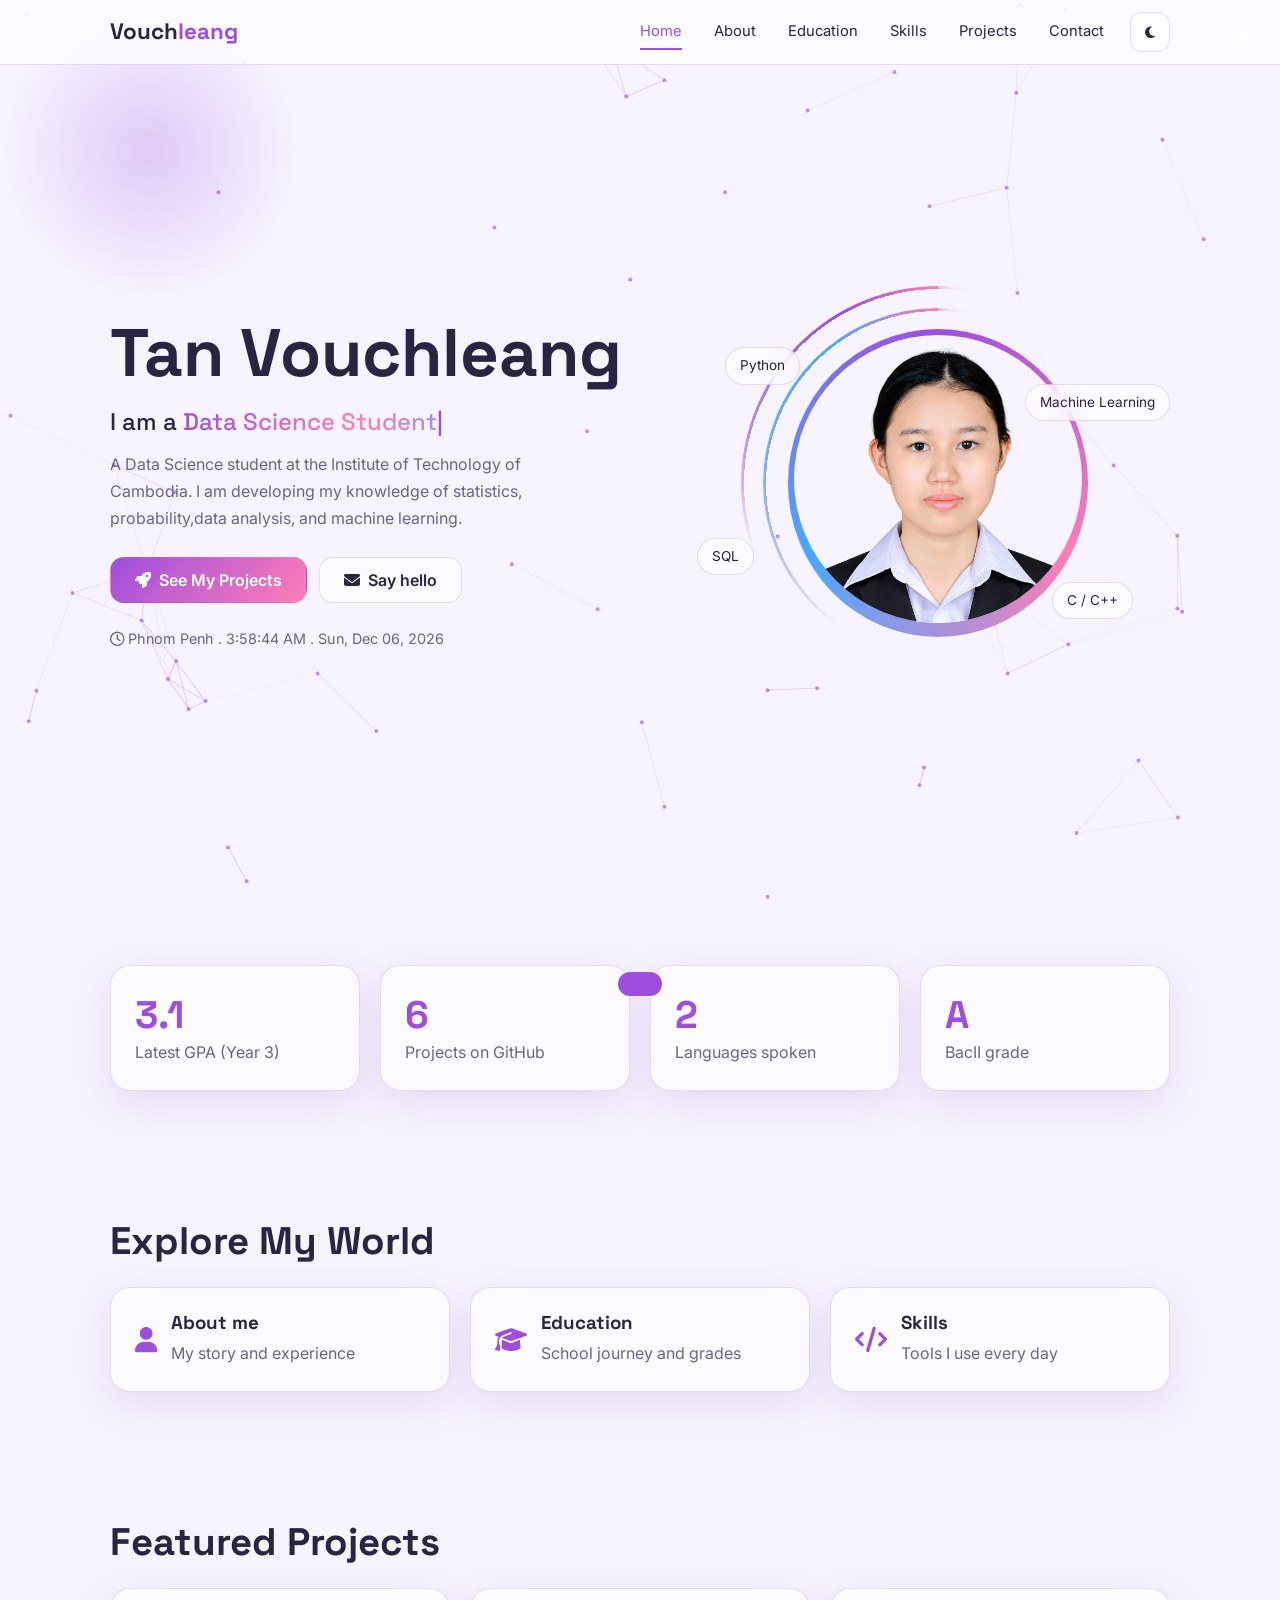
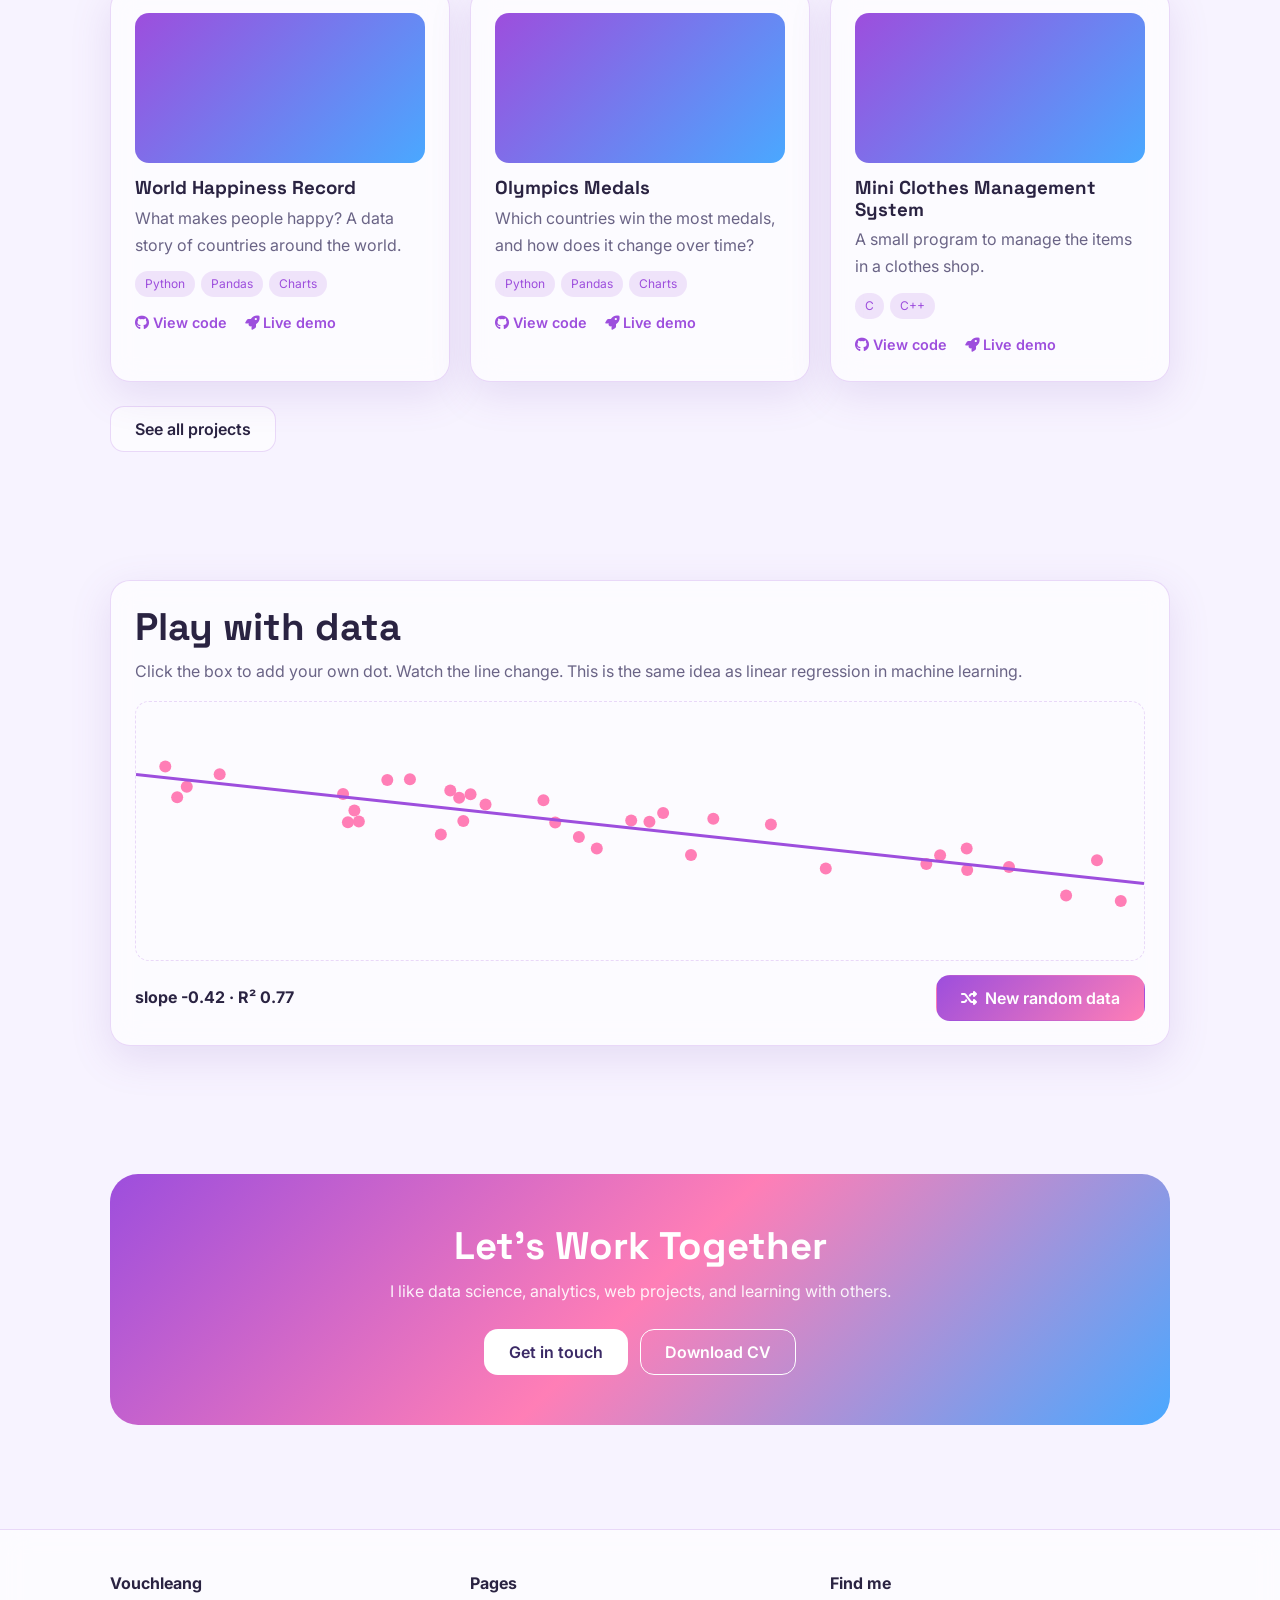
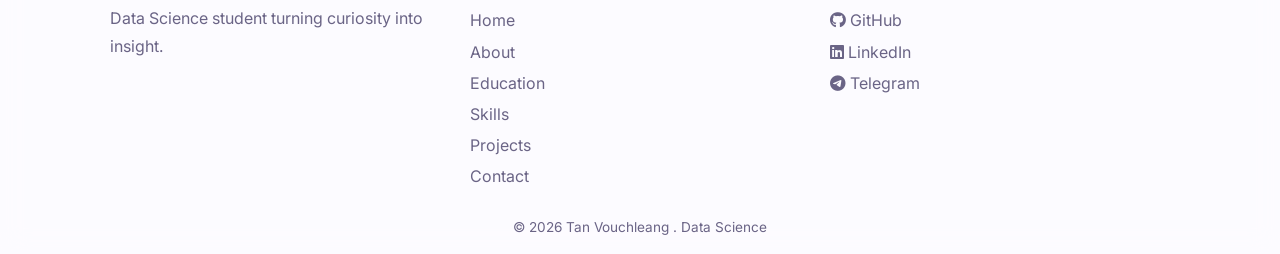
==== commit 92293212: "update text" ====
--- a/index.html
+++ b/index.html
@@ -24,7 +24,7 @@
           <a class="btn" href="projects.html"><i class="fa-solid fa-rocket"></i> See My Projects</a>
           <a class="btn ghost" href="contact.html"><i class="fa-solid fa-envelope"></i> Say hello</a>
         </div>
-        <p class="clock"><i class="fa-regular fa-clock"></i> Phnom Penh · <span id="time"></span> · <span
+        <p class="clock"><i class="fa-regular fa-clock"></i> Phnom Penh . <span id="time"></span> . <span
             id="date"></span></p>
       </div>
       <div class="photo">
--- a/assets/css/style.css
+++ b/assets/css/style.css
@@ -542,17 +542,6 @@
   position: relative;
   margin-bottom: 24px;
 }
-.tl .item::before {
-  content: "";
-  position: absolute;
-  left: -34px;
-  top: 26px;
-  width: 19px;
-  height: 19px;
-  border-radius: 50%;
-  background: var(--bg);
-  border: 4px solid var(--a);
-}
 
 /* gpa chart */
 .gpa {
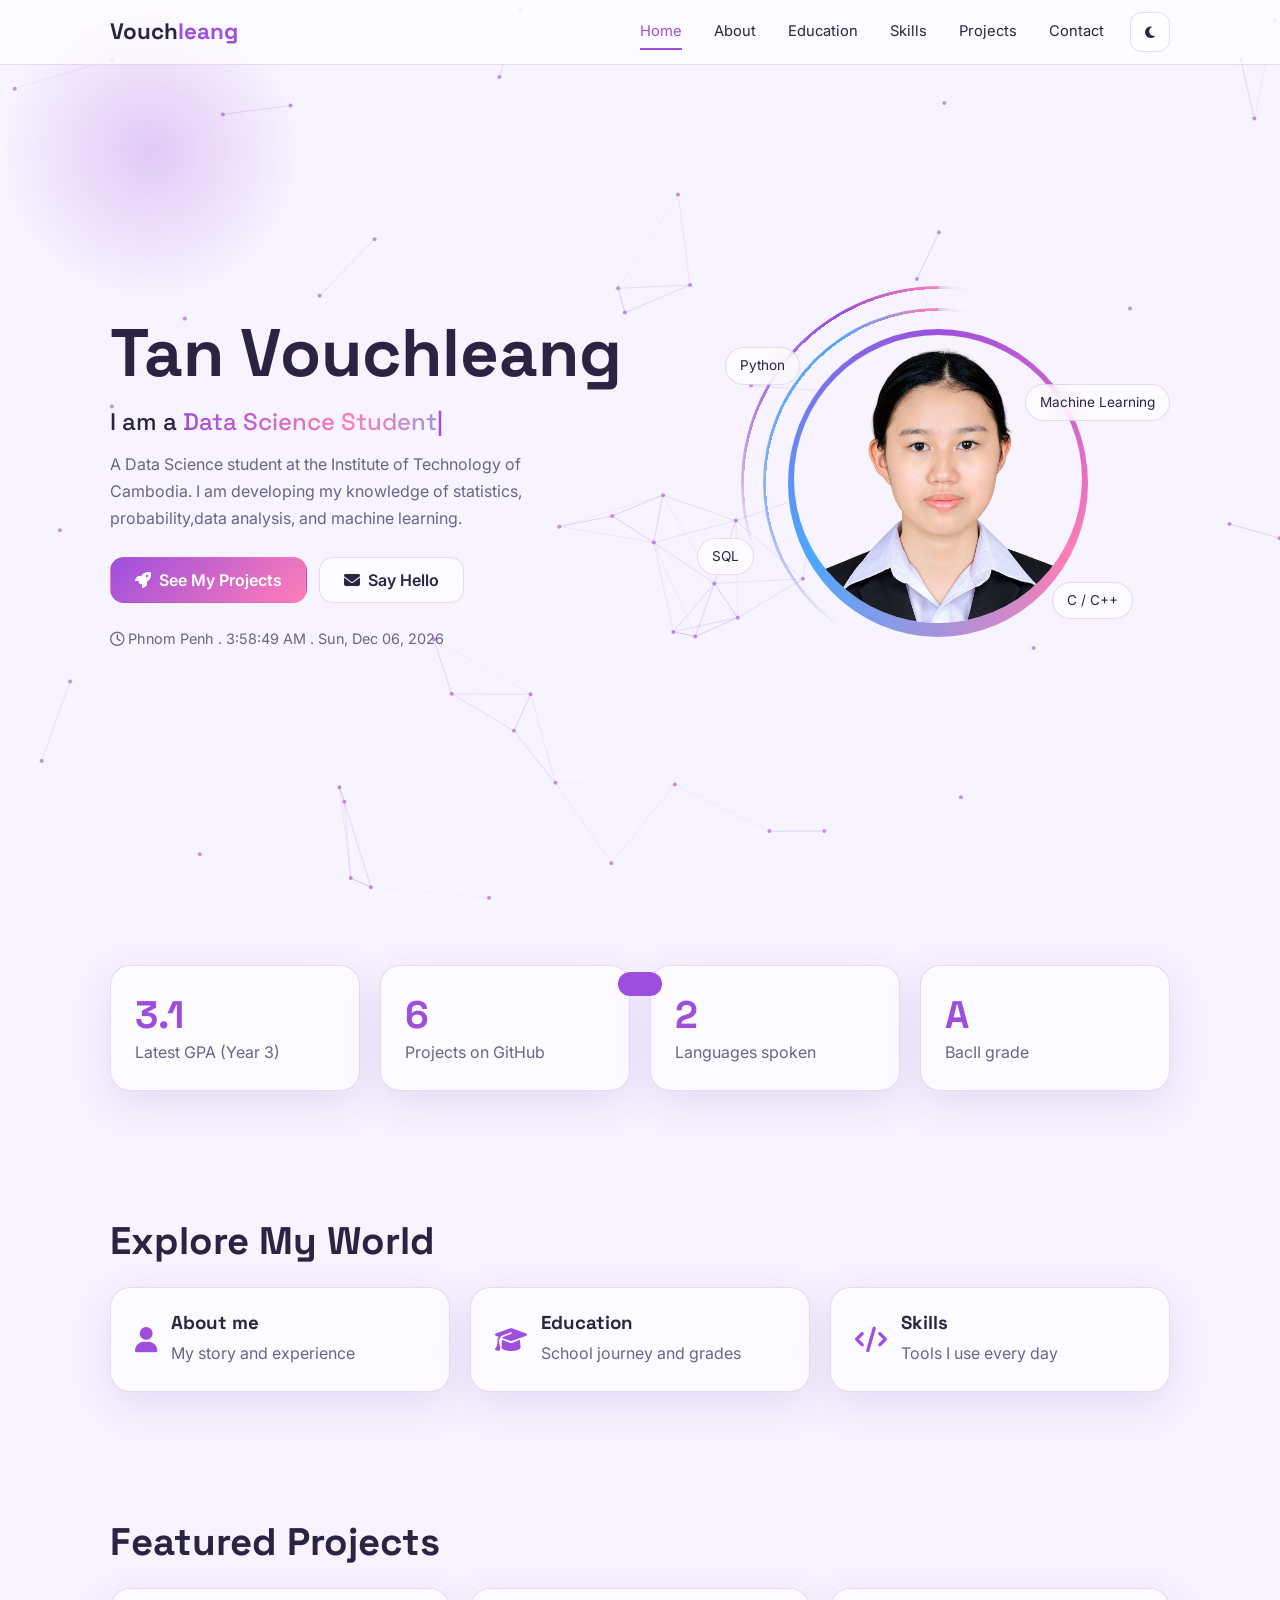
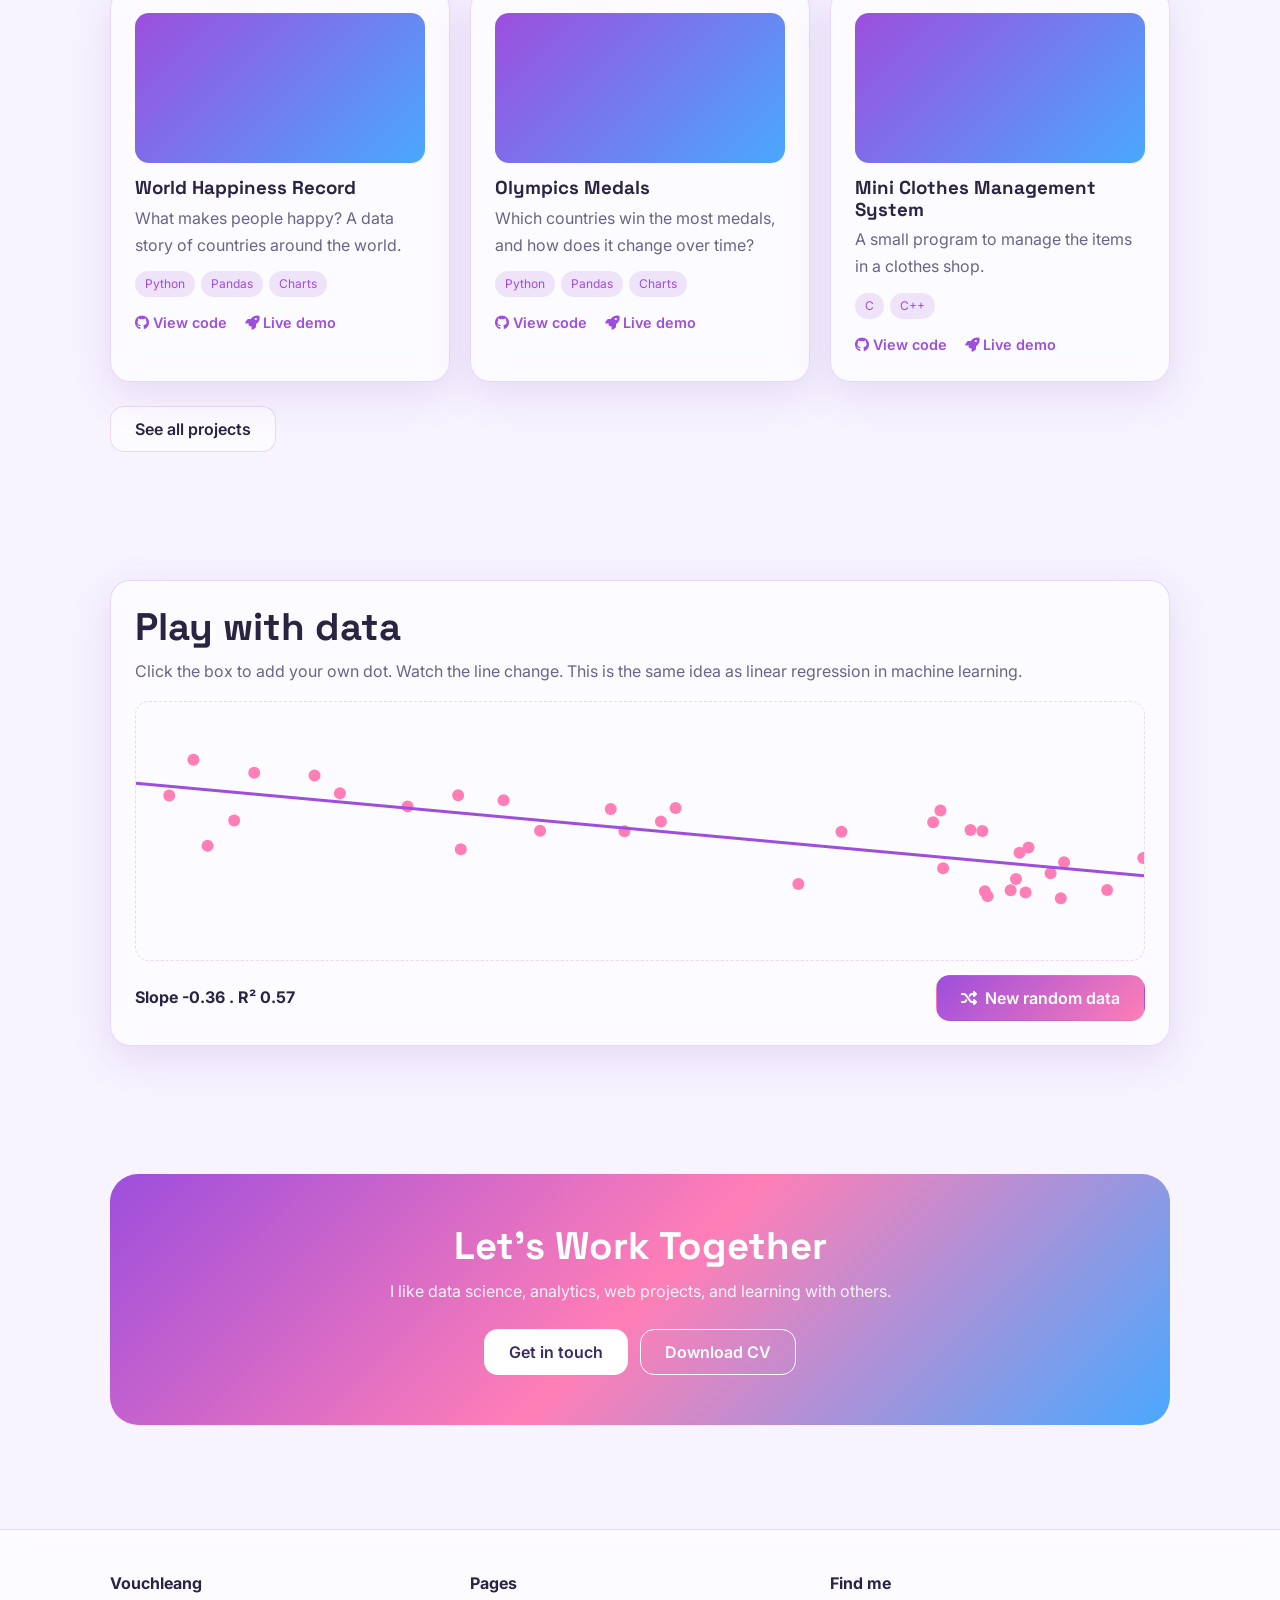
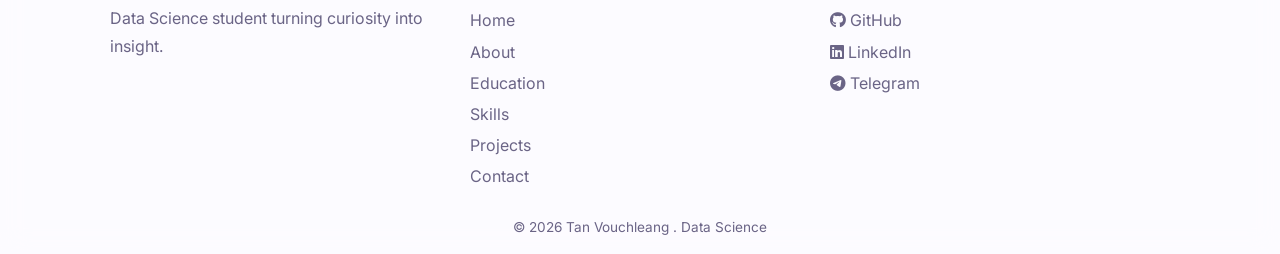
==== commit 7bdf4fe6: "update code" ====
--- a/index.html
+++ b/index.html
@@ -22,7 +22,7 @@
           knowledge of statistics, probability,data analysis, and machine learning.</p>
         <div class="btns">
           <a class="btn" href="projects.html"><i class="fa-solid fa-rocket"></i> See My Projects</a>
-          <a class="btn ghost" href="contact.html"><i class="fa-solid fa-envelope"></i> Say hello</a>
+          <a class="btn ghost" href="contact.html"><i class="fa-solid fa-envelope"></i> Say Hello</a>
         </div>
         <p class="clock"><i class="fa-regular fa-clock"></i> Phnom Penh . <span id="time"></span> . <span
             id="date"></span></p>
